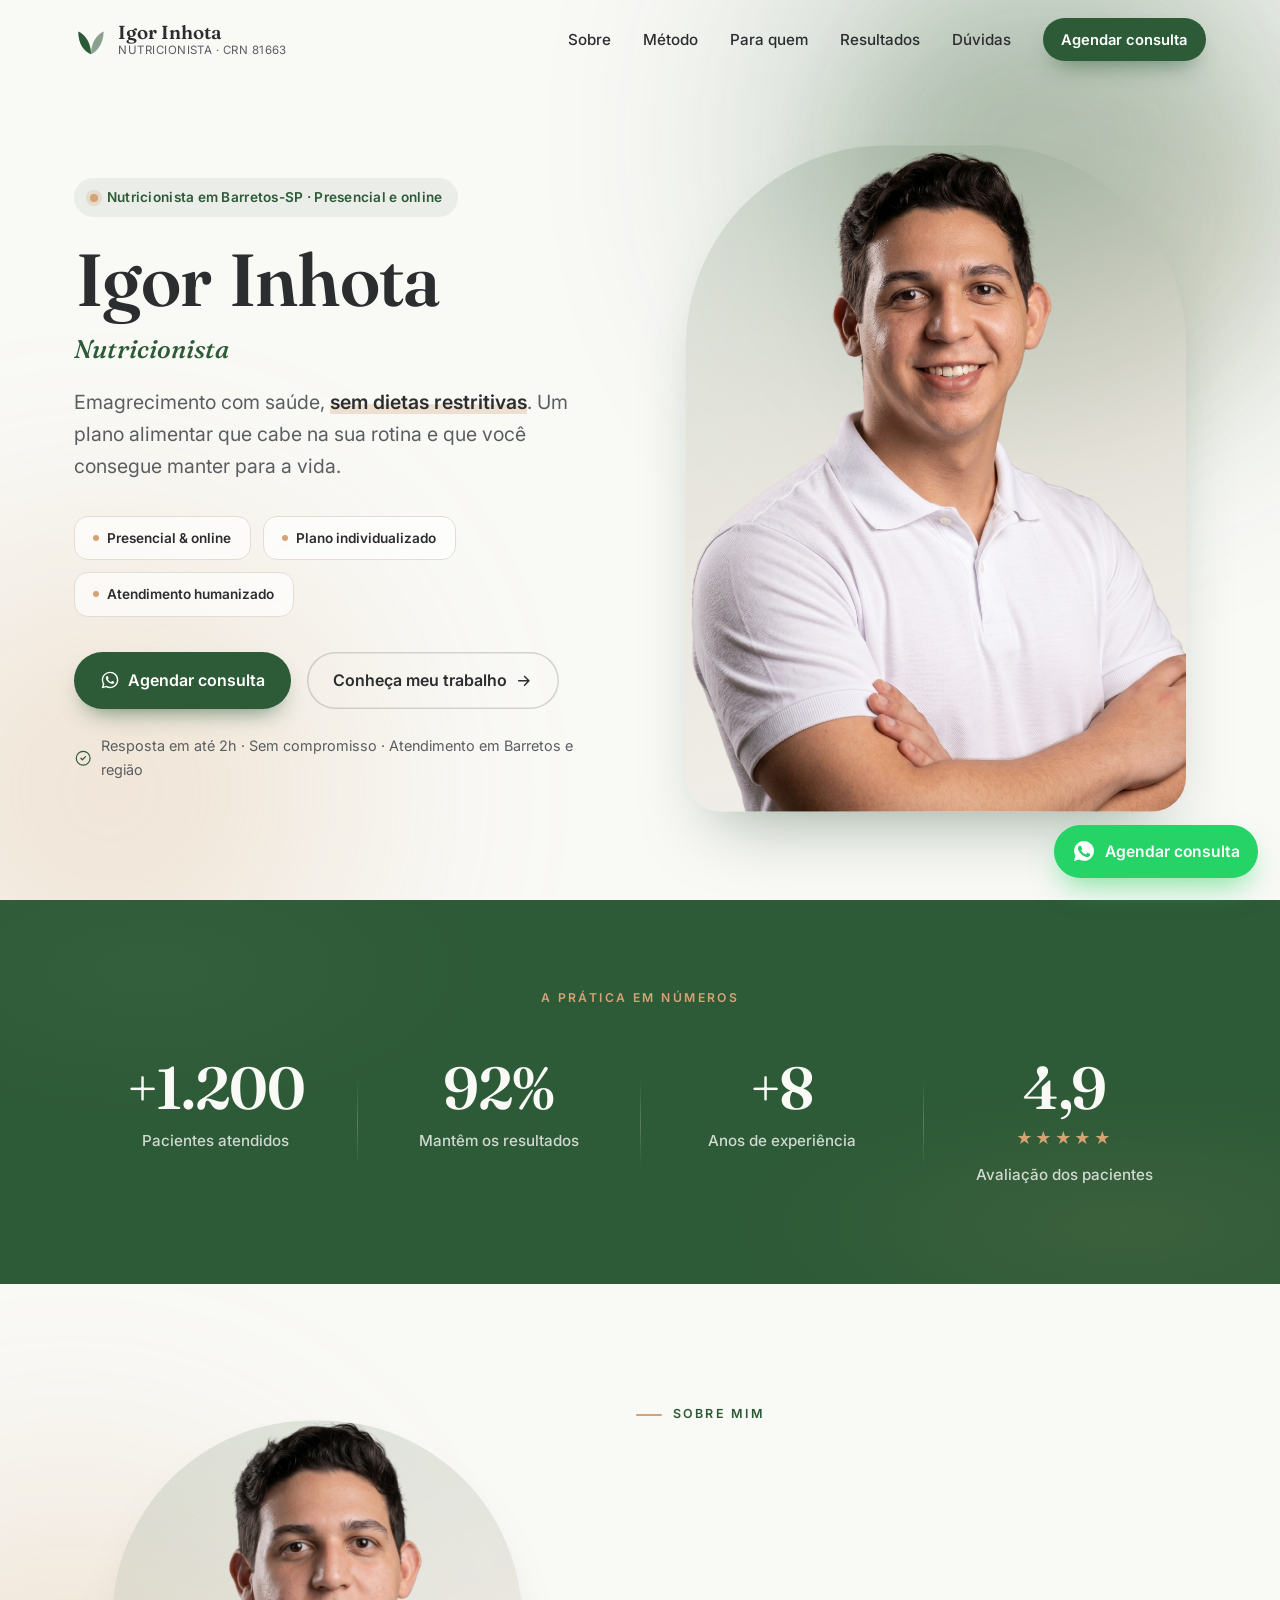
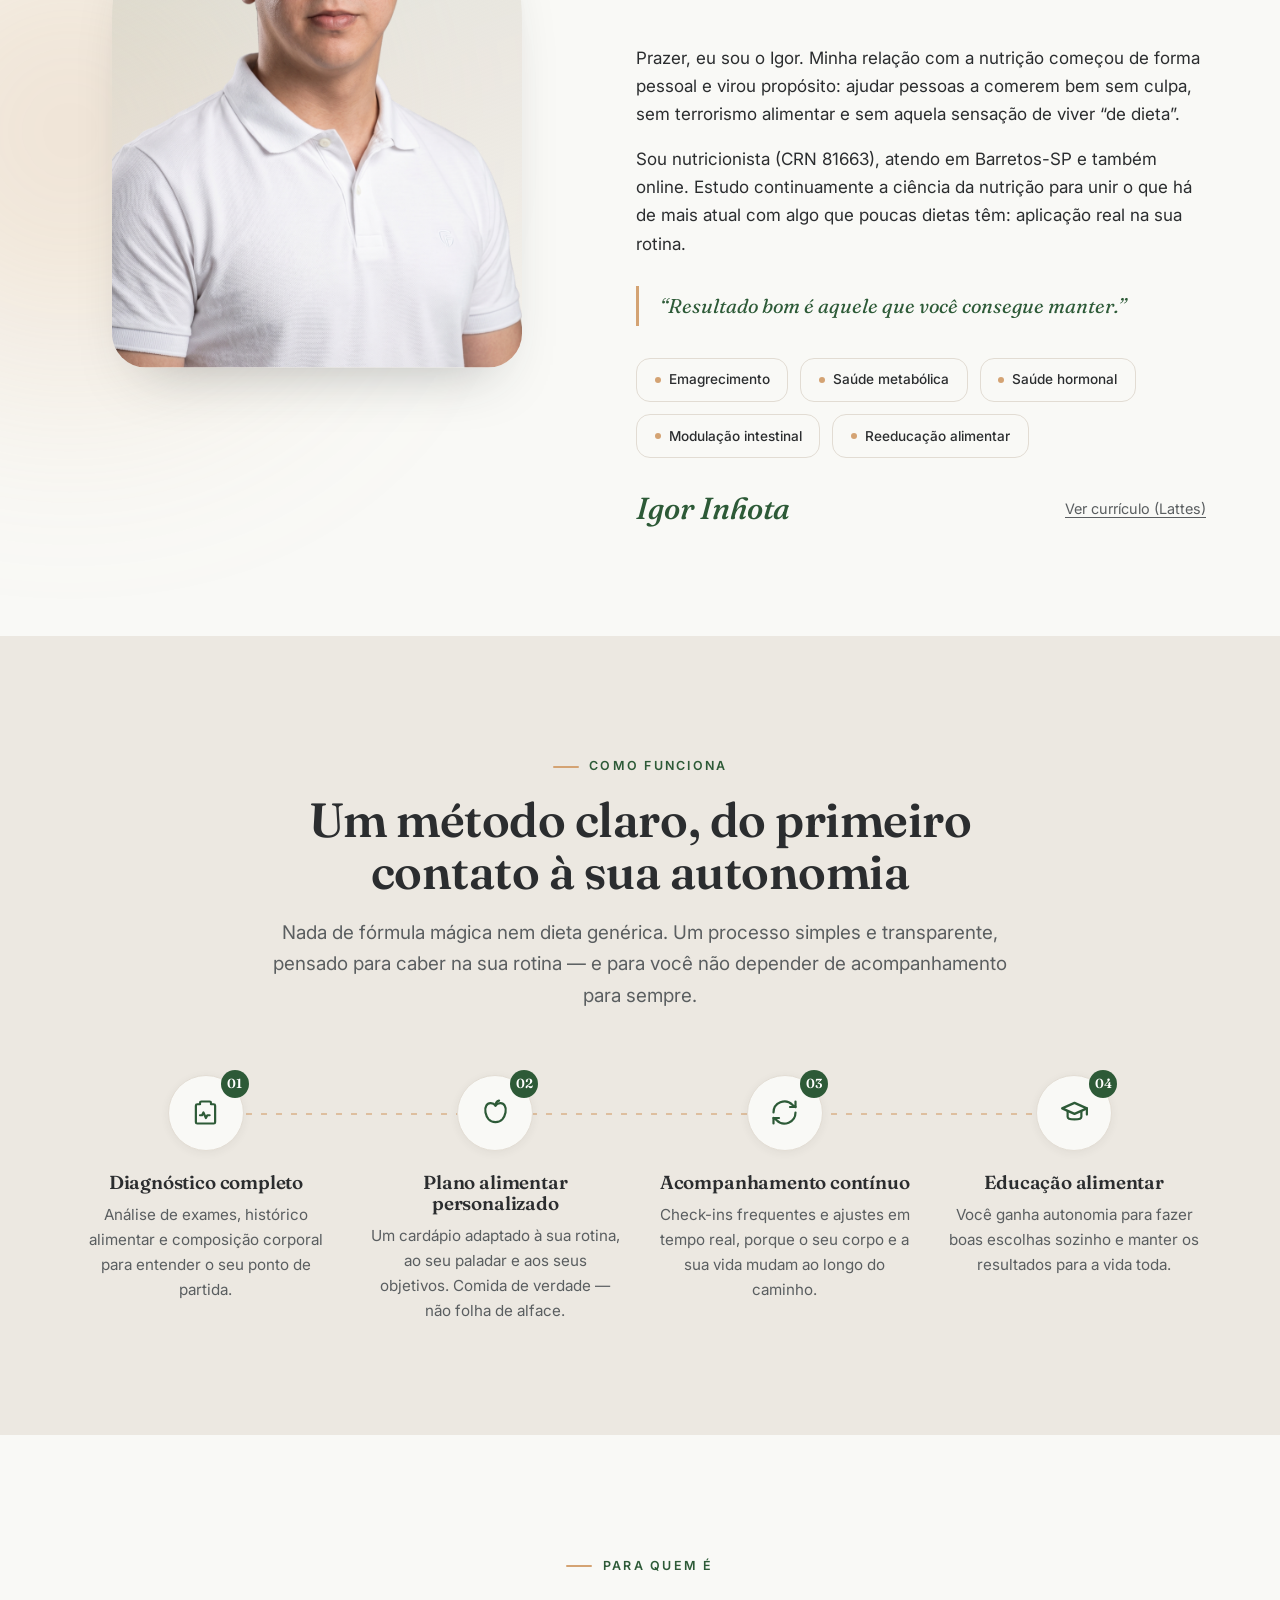
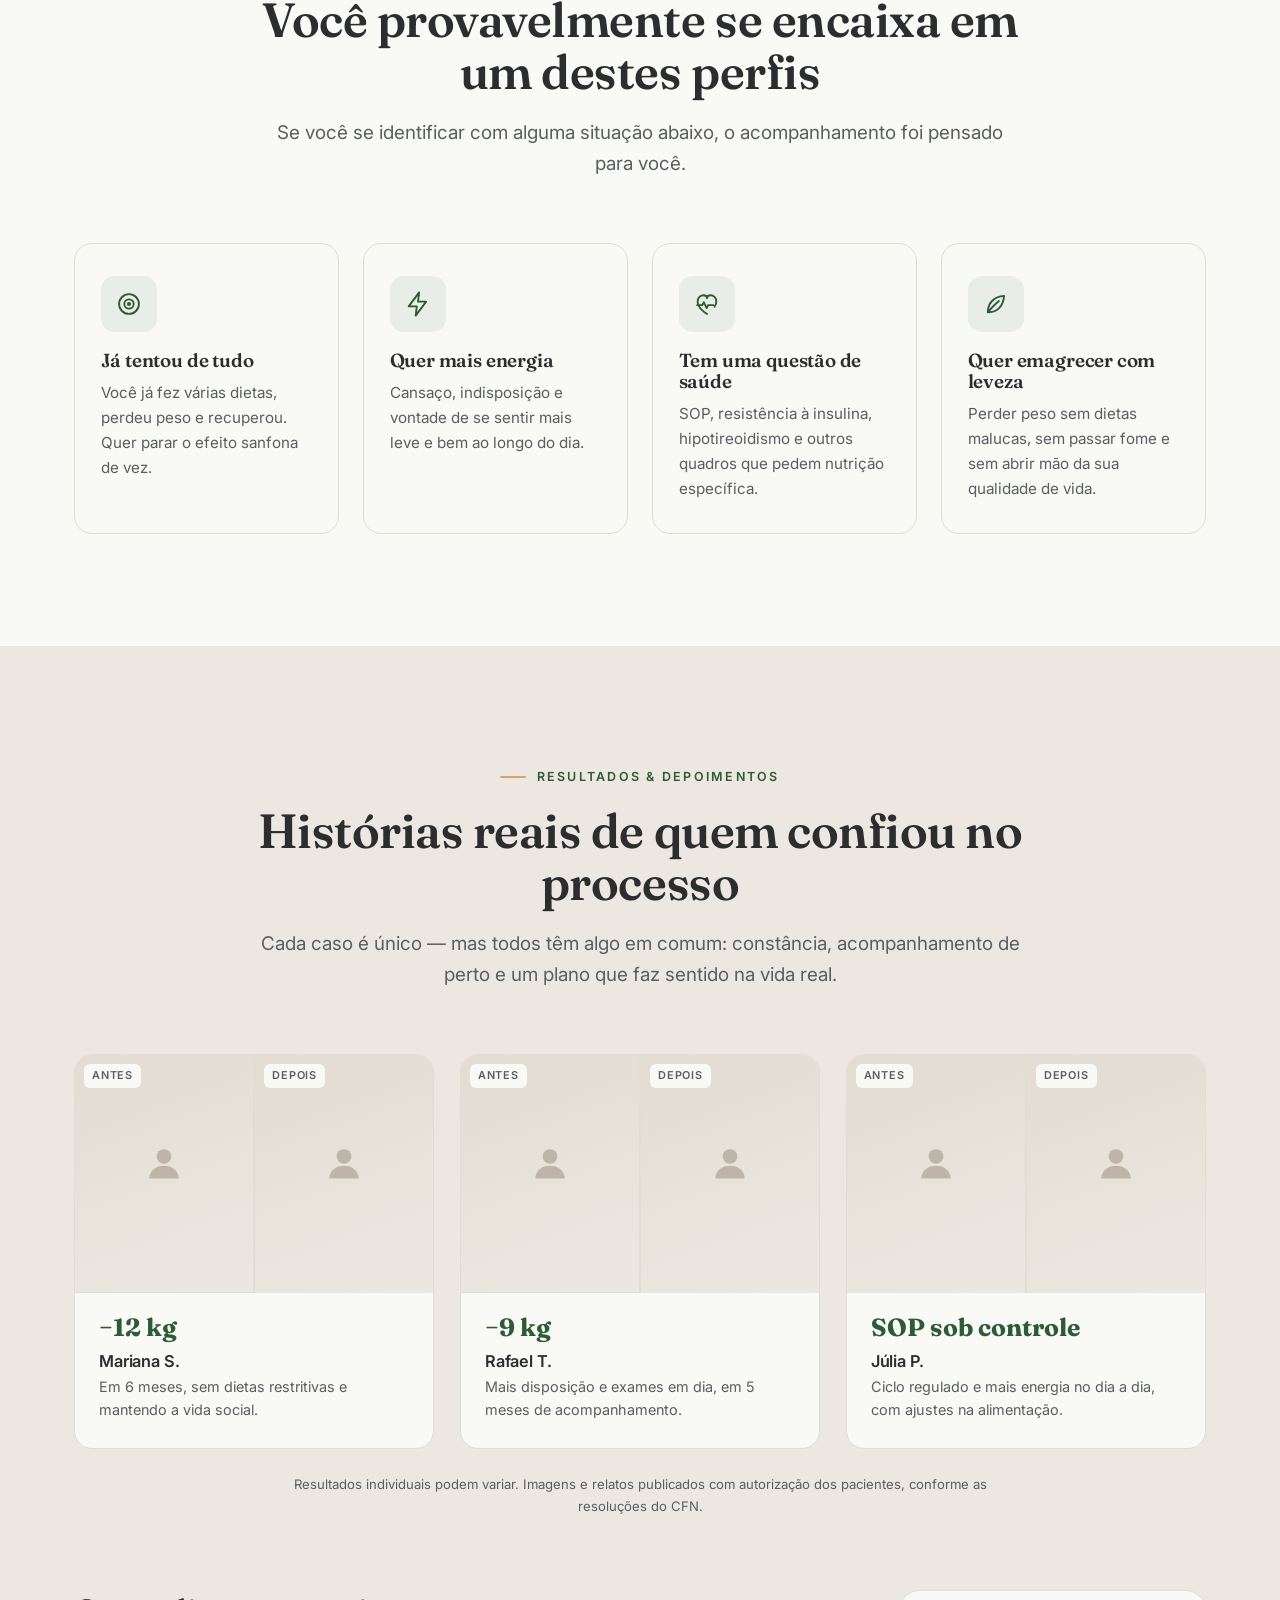
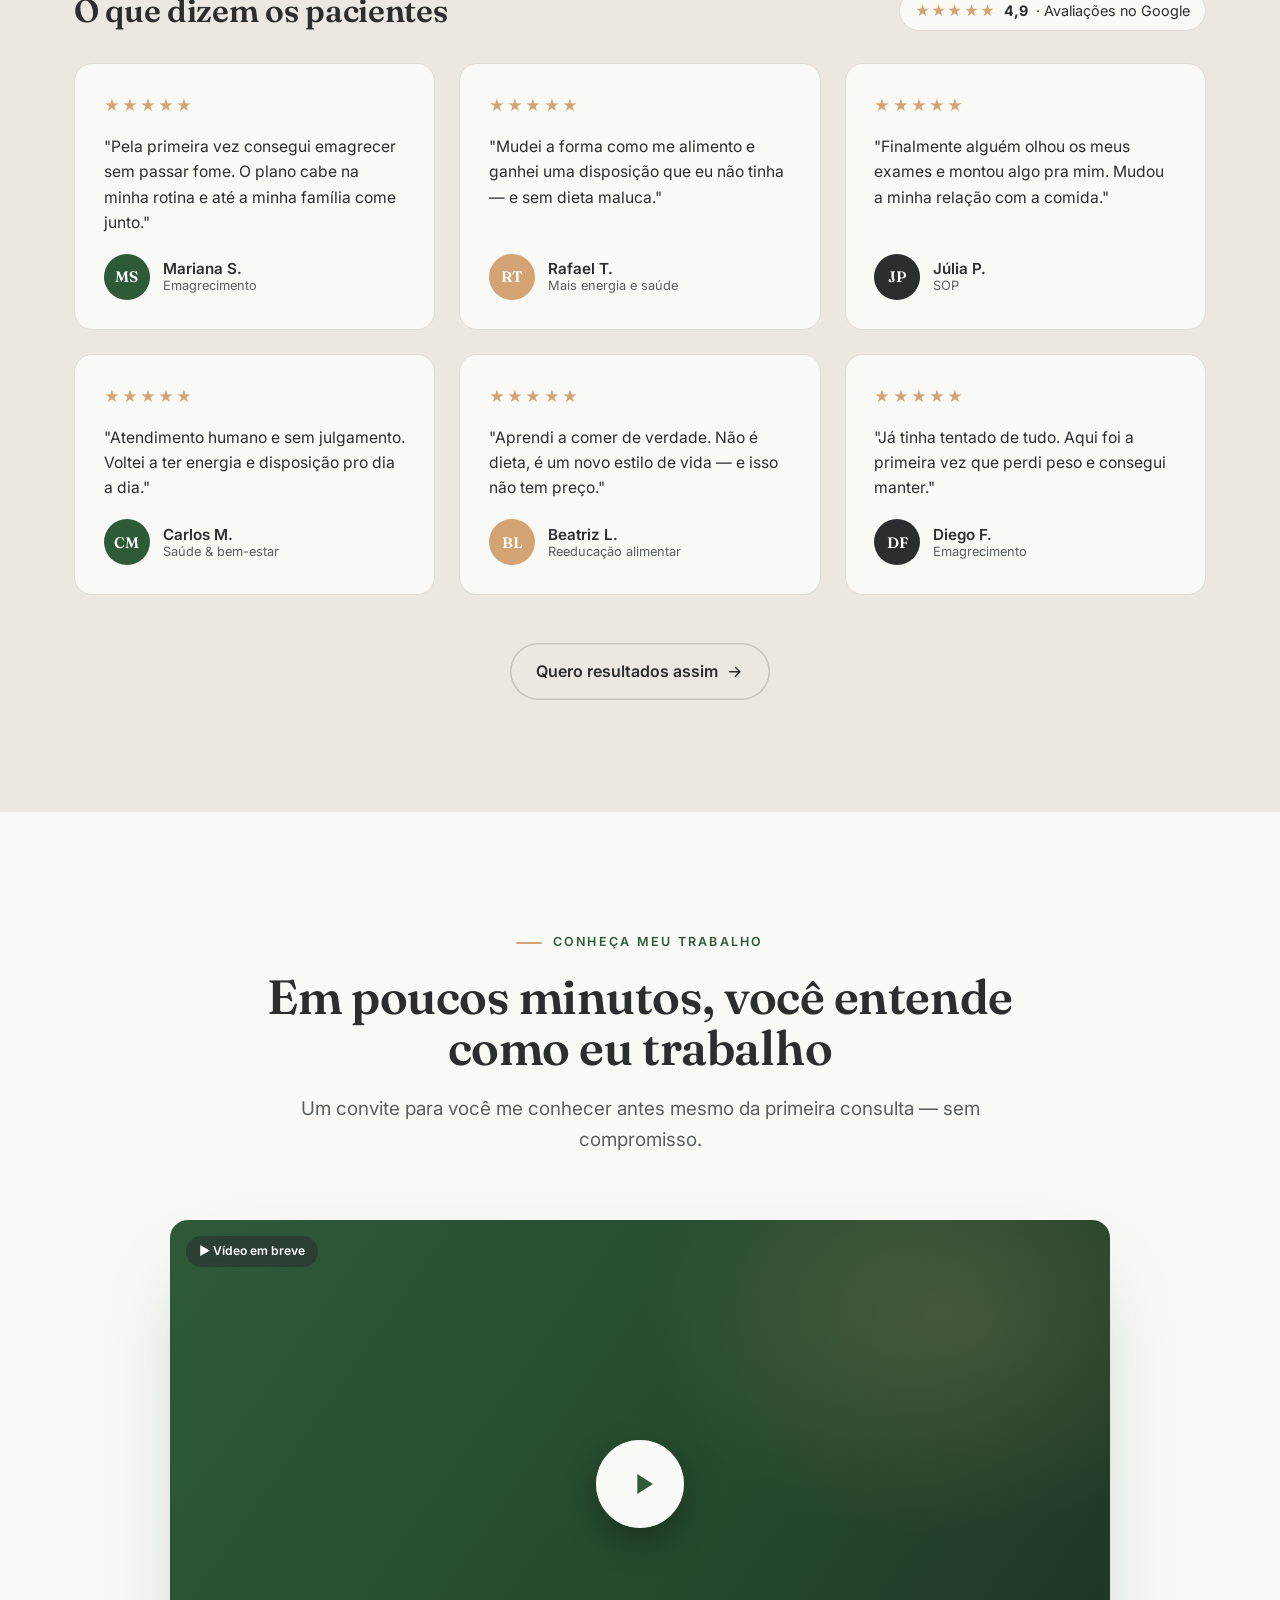
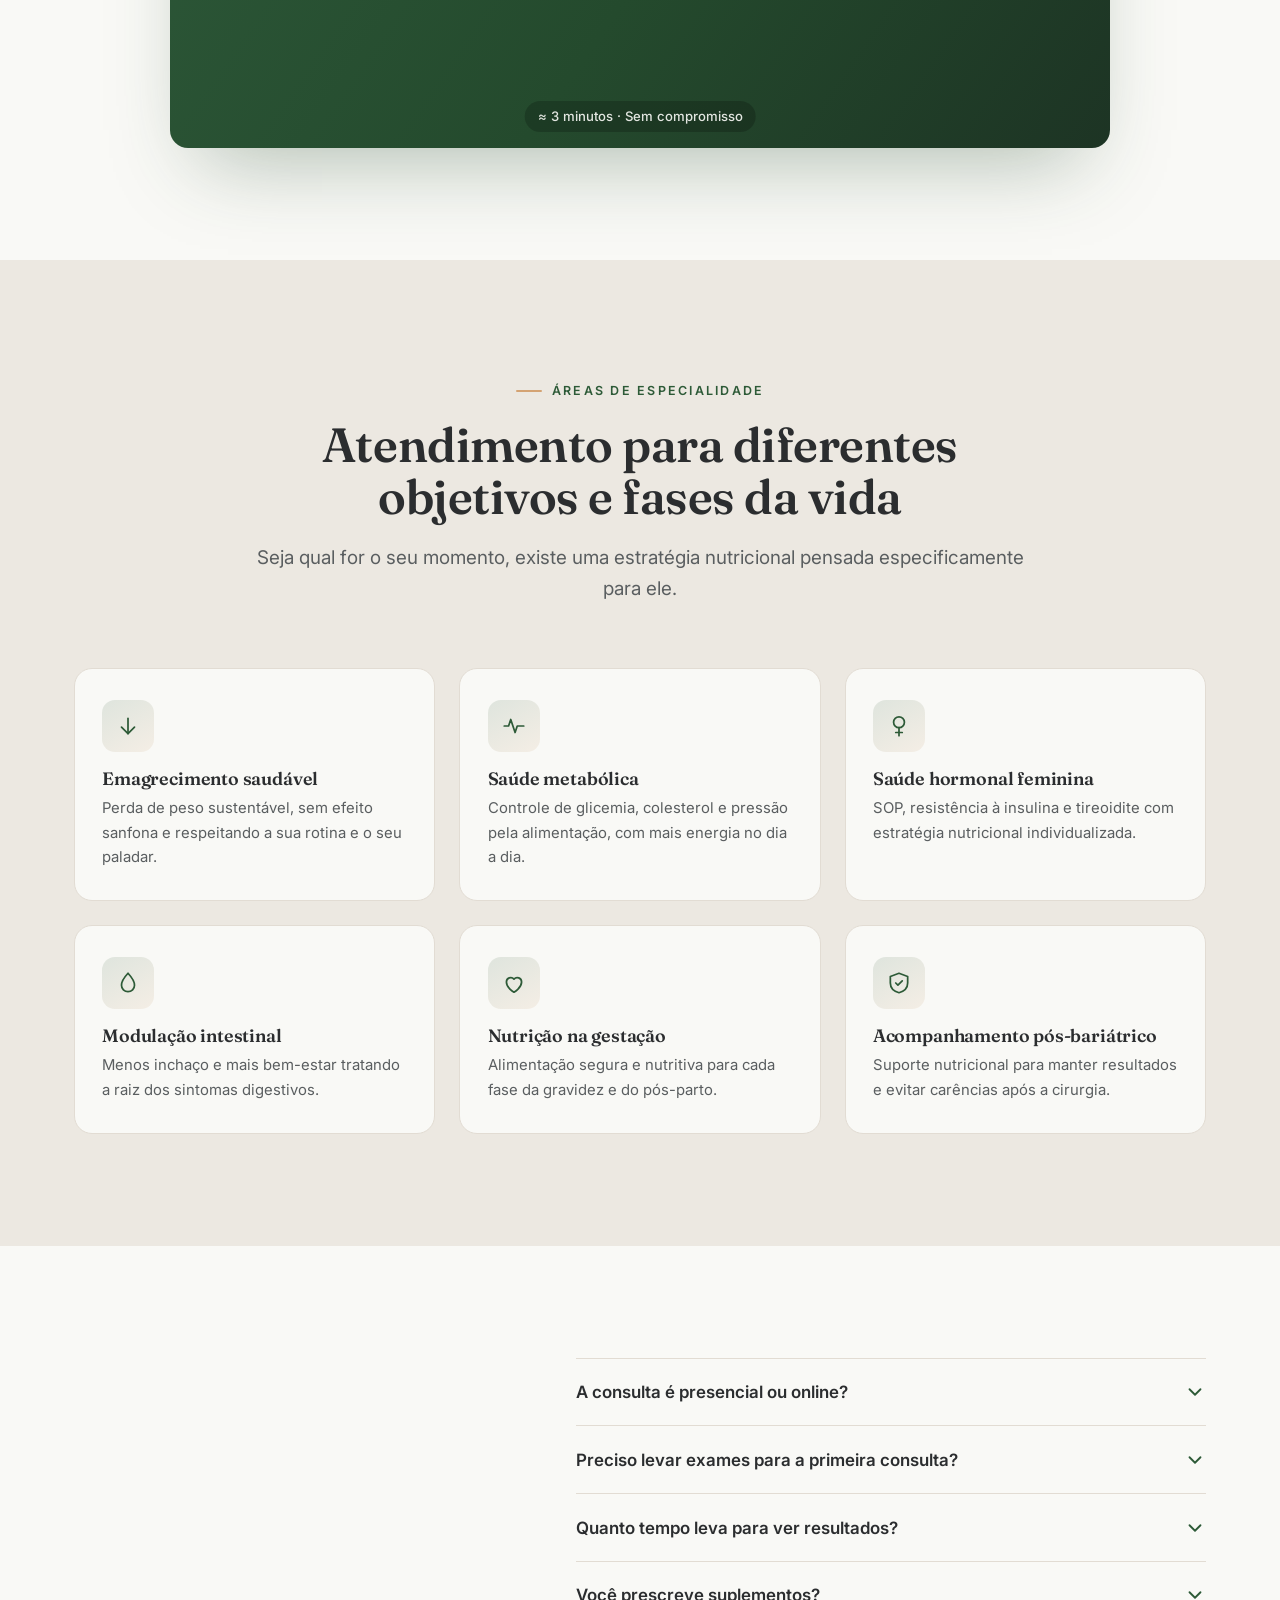
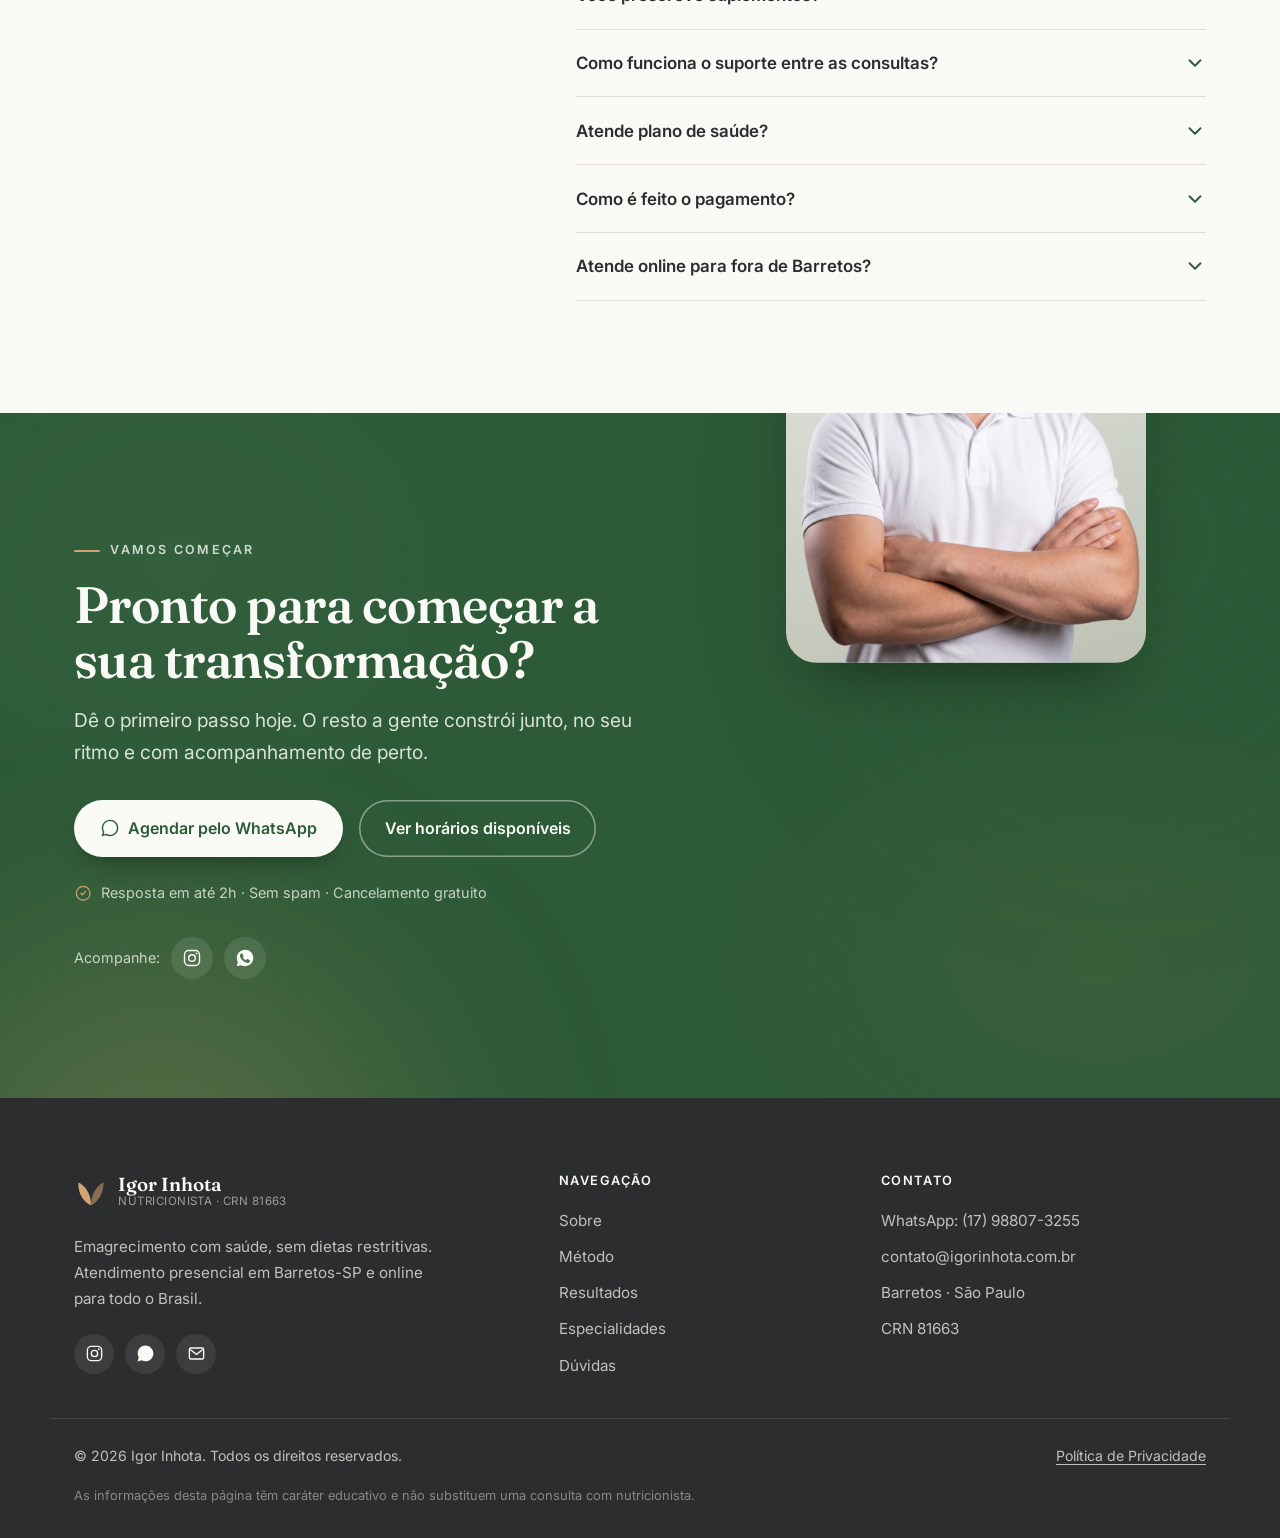
==== index.html @ f2432cdc "Add files via upload" ====
<!DOCTYPE html>
<html lang="pt-BR">
<head>
  <meta charset="UTF-8" />
  <meta name="viewport" content="width=device-width, initial-scale=1.0" />

  <!-- ===== SEO ===== -->
  <title>Igor Inhota — Nutricionista em Barretos-SP | Emagrecimento com Saúde</title>
  <meta name="description" content="Igor Inhota, nutricionista em Barretos-SP. Emagrecimento com saúde, sem dietas restritivas. Atendimento presencial e online. CRN 81663." />
  <meta name="author" content="Igor Inhota" />
  <meta name="robots" content="index, follow" />
  <link rel="canonical" href="https://www.igorinhota.com.br/" />
  <meta name="theme-color" content="#2D5A37" />

  <!-- ===== Open Graph (WhatsApp / Instagram / Facebook) ===== -->
  <meta property="og:type" content="website" />
  <meta property="og:locale" content="pt_BR" />
  <meta property="og:site_name" content="Igor Inhota — Nutricionista" />
  <meta property="og:title" content="Igor Inhota — Nutricionista em Barretos-SP" />
  <meta property="og:description" content="Emagrecimento com saúde, sem dietas restritivas. Um plano alimentar que cabe na sua rotina. CRN 81663." />
  <meta property="og:url" content="https://www.igorinhota.com.br/" />
  <meta property="og:image" content="https://www.igorinhota.com.br/assets/img/og-image.jpg" />
  <meta name="twitter:card" content="summary_large_image" />

  <!-- ===== Fontes ===== -->
  <link rel="preconnect" href="https://fonts.googleapis.com" />
  <link rel="preconnect" href="https://fonts.gstatic.com" crossorigin />
  <link href="https://fonts.googleapis.com/css2?family=Fraunces:opsz,wght@9..144,400;9..144,500;9..144,600;9..144,700&family=Inter:wght@400;500;600;700&display=swap" rel="stylesheet" />

  <!-- ===== Estilos ===== -->
  <link rel="stylesheet" href="assets/css/styles.css" />
  <link rel="icon" href="data:image/svg+xml,<svg xmlns='http://www.w3.org/2000/svg' viewBox='0 0 100 100'><text y='.9em' font-size='90'>🌿</text></svg>" />

  <!-- ===== Schema.org — Profissional de Saúde (SEO local) ===== -->
  <script type="application/ld+json">
  {
    "@context": "https://schema.org",
    "@type": "MedicalBusiness",
    "name": "Igor Inhota — Nutricionista",
    "image": "https://www.igorinhota.com.br/assets/img/igor-hero.png",
    "url": "https://www.igorinhota.com.br/",
    "telephone": "+55-17-98807-3255",
    "priceRange": "$$",
    "medicalSpecialty": "Nutrition",
    "address": {
      "@type": "PostalAddress",
      "addressLocality": "Barretos",
      "addressRegion": "SP",
      "addressCountry": "BR"
    },
    "founder": {
      "@type": "Person",
      "name": "Igor Inhota",
      "jobTitle": "Nutricionista",
      "identifier": "CRN 81663"
    }
  }
  </script>
</head>

<body>

  <!-- ============================================================= -->
  <!-- NAVEGAÇÃO FIXA                                                 -->
  <!-- ============================================================= -->
  <header class="nav" id="topo" data-nav>
    <div class="nav__inner container">
      <a href="#topo" class="brand" aria-label="Igor Inhota — início">
        <span class="brand__mark" aria-hidden="true">
          <svg viewBox="0 0 24 24" fill="none" xmlns="http://www.w3.org/2000/svg">
            <path d="M12 22C12 14 8 8 3 6c0 9 4 14 9 16Z" fill="currentColor"/>
            <path d="M12 22c0-8 4-14 9-16-0.5 9-4.5 14-9 16Z" fill="currentColor" opacity=".55"/>
          </svg>
        </span>
        <span class="brand__text">
          <span class="brand__name">Igor Inhota</span>
          <span class="brand__role">Nutricionista · CRN 81663</span>
        </span>
      </a>

      <nav class="nav__menu" id="menu" aria-label="Navegação principal">
        <a href="#sobre">Sobre</a>
        <a href="#metodo">Método</a>
        <a href="#para-quem">Para quem</a>
        <a href="#resultados">Resultados</a>
        <a href="#faq">Dúvidas</a>
        <a href="https://wa.me/5517988073255?text=Ol%C3%A1!%20Vim%20pela%20p%C3%A1gina%20e%20quero%20agendar%20uma%20consulta." class="btn btn--primary btn--sm" target="_blank" rel="noopener">Agendar consulta</a>
      </nav>

      <button class="nav__toggle" id="navToggle" aria-label="Abrir menu" aria-expanded="false" aria-controls="menu">
        <span></span><span></span><span></span>
      </button>
    </div>
  </header>

  <main>

    <!-- ========================================================= -->
    <!-- SEÇÃO 1 — HERO                                             -->
    <!-- ========================================================= -->
    <section class="hero" id="inicio">
      <span class="glow glow--green hero__glow-1" data-parallax="0.12" aria-hidden="true"></span>
      <span class="glow glow--gold hero__glow-2" data-parallax="-0.08" aria-hidden="true"></span>
      <span class="blob hero__blob-morph" data-parallax="0.06" aria-hidden="true"></span>
      <div class="hero__inner container">

        <div class="hero__content reveal">
          <p class="hero__eyebrow">
            <span class="hero__dot" aria-hidden="true"></span>
            Nutricionista em Barretos-SP · Presencial e online
          </p>

          <h1 class="hero__title">
            <span data-reveal-text>Igor Inhota</span>
            <span class="hero__title-sub">Nutricionista</span>
          </h1>

          <!-- TODO: substituir pela proposta de valor real do Igor -->
          <p class="hero__lead">
            Emagrecimento com saúde, <em>sem dietas restritivas</em>. Um plano
            alimentar que cabe na sua rotina e que você consegue manter para a vida.
          </p>

          <ul class="hero__pills" aria-label="Destaques">
            <li>Presencial &amp; online</li>
            <li>Plano individualizado</li>
            <li>Atendimento humanizado</li>
          </ul>

          <div class="hero__actions">
            <a href="https://wa.me/5517988073255?text=Ol%C3%A1!%20Vim%20pela%20p%C3%A1gina%20e%20quero%20agendar%20uma%20consulta." class="btn btn--primary" target="_blank" rel="noopener">
              <svg class="btn__icon" viewBox="0 0 24 24" aria-hidden="true" fill="currentColor"><path d="M12.04 2C6.58 2 2.13 6.45 2.13 11.91c0 1.75.46 3.45 1.32 4.95L2 22l5.25-1.38a9.9 9.9 0 0 0 4.79 1.22h.01c5.46 0 9.91-4.45 9.91-9.91 0-2.65-1.03-5.14-2.9-7.01A9.82 9.82 0 0 0 12.04 2Zm0 18.15h-.01a8.2 8.2 0 0 1-4.18-1.14l-.3-.18-3.11.82.83-3.03-.2-.31a8.18 8.18 0 0 1-1.26-4.4c0-4.54 3.7-8.23 8.24-8.23 2.2 0 4.27.86 5.82 2.42a8.18 8.18 0 0 1 2.41 5.82c0 4.54-3.69 8.23-8.23 8.23Zm4.52-6.16c-.25-.12-1.47-.72-1.69-.81-.23-.08-.39-.12-.56.13-.16.25-.64.81-.79.97-.14.17-.29.19-.54.06-.25-.12-1.05-.39-1.99-1.23-.74-.66-1.23-1.47-1.38-1.72-.14-.25-.01-.38.11-.51.11-.11.25-.29.37-.43.13-.14.17-.25.25-.41.08-.17.04-.31-.02-.43-.06-.12-.56-1.35-.77-1.85-.2-.48-.41-.42-.56-.43h-.48c-.17 0-.43.06-.66.31-.23.25-.86.85-.86 2.07 0 1.22.89 2.4 1.01 2.56.12.17 1.75 2.67 4.25 3.74.59.26 1.05.41 1.41.52.59.19 1.13.16 1.56.1.48-.07 1.47-.6 1.68-1.18.21-.58.21-1.07.14-1.18-.06-.1-.22-.16-.47-.28Z"/></svg>
              Agendar consulta
            </a>
            <a href="#sobre" class="btn btn--ghost">
              Conheça meu trabalho
              <svg class="btn__arrow" viewBox="0 0 24 24" aria-hidden="true"><path d="M5 12h14M13 6l6 6-6 6" stroke="currentColor" stroke-width="2" fill="none" stroke-linecap="round" stroke-linejoin="round"/></svg>
            </a>
          </div>

          <p class="hero__micro">
            <svg viewBox="0 0 24 24" aria-hidden="true"><path d="M9 12l2 2 4-4m6 2a9 9 0 1 1-18 0 9 9 0 0 1 18 0Z" stroke="currentColor" stroke-width="1.6" fill="none" stroke-linecap="round" stroke-linejoin="round"/></svg>
            Resposta em até 2h · Sem compromisso · Atendimento em Barretos e região
          </p>
        </div>

        <div class="hero__media reveal" data-reveal-delay="1">
          <div class="hero__photo" data-parallax="-0.05">
            <!-- Foto 3 (sorrindo) -->
            <img src="assets/img/igor-hero.png" alt="Igor Inhota, nutricionista, sorrindo de braços cruzados" width="560" height="700" loading="eager" />
          </div>
        </div>

      </div>
    </section>

    <!-- ========================================================= -->
    <!-- SEÇÃO 2 — NÚMEROS / PROVA SOCIAL                           -->
    <!-- ========================================================= -->
    <section class="stats" id="numeros" aria-label="A prática em números">
      <div class="container">
        <p class="stats__kicker reveal">A prática em números</p>

        <!-- TODO: substituir pelos números reais do Igor -->
        <div class="stats__grid">
          <div class="stat reveal">
            <span class="stat__num" data-count="1200" data-prefix="+">+1.200</span>
            <span class="stat__label">Pacientes atendidos</span>
          </div>
          <div class="stat reveal" data-reveal-delay="1">
            <span class="stat__num" data-count="92" data-suffix="%">92%</span>
            <span class="stat__label">Mantêm os resultados</span>
          </div>
          <div class="stat reveal" data-reveal-delay="2">
            <span class="stat__num" data-count="8" data-prefix="+">+8</span>
            <span class="stat__label">Anos de experiência</span>
          </div>
          <div class="stat reveal" data-reveal-delay="3">
            <span class="stat__num" data-count="4.9" data-decimals="1">4,9</span>
            <span class="stat__stars" aria-hidden="true">★★★★★</span>
            <span class="stat__label">Avaliação dos pacientes</span>
          </div>
        </div>
      </div>
    </section>

    <!-- ========================================================= -->
    <!-- SEÇÃO 3 — SOBRE O PROFISSIONAL                             -->
    <!-- ========================================================= -->
    <section class="about" id="sobre">
      <span class="glow glow--gold about__glow" data-parallax="0.1" aria-hidden="true"></span>
      <div class="about__inner container">

        <div class="about__media reveal">
          <div class="about__photo" data-parallax="-0.05">
            <!-- Foto 2 (headshot) -->
            <img src="assets/img/igor-sobre.png" alt="Igor Inhota, nutricionista, em retrato profissional" width="400" height="500" loading="lazy" />
          </div>
        </div>

        <div class="about__content">
          <p class="kicker reveal">Sobre mim</p>

          <!-- TODO: revisar com a história real do Igor (manter 1ª pessoa) -->
          <h2 class="section-title" data-reveal-text>Mais do que dietas, eu construo hábitos que duram.</h2>

          <div class="about__text reveal" data-reveal-delay="2">
            <p>Prazer, eu sou o Igor. Minha relação com a nutrição começou de forma pessoal e virou propósito: ajudar pessoas a comerem bem sem culpa, sem terrorismo alimentar e sem aquela sensação de viver “de dieta”.</p>
            <p>Sou nutricionista (CRN 81663), atendo em Barretos-SP e também online. Estudo continuamente a ciência da nutrição para unir o que há de mais atual com algo que poucas dietas têm: aplicação real na sua rotina.</p>
          </div>

          <blockquote class="about__quote reveal" data-reveal-delay="2">“Resultado bom é aquele que você consegue manter.”</blockquote>

          <ul class="about__badges reveal" data-reveal-delay="3" aria-label="Áreas de atuação">
            <li>Emagrecimento</li>
            <li>Saúde metabólica</li>
            <li>Saúde hormonal</li>
            <li>Modulação intestinal</li>
            <li>Reeducação alimentar</li>
          </ul>

          <div class="about__foot reveal" data-reveal-delay="3">
            <span class="about__sign" aria-hidden="true">Igor Inhota</span>
            <!-- TODO: inserir link real do Lattes (ou remover) -->
            <a class="about__lattes" href="#" target="_blank" rel="noopener">Ver currículo (Lattes)</a>
          </div>
        </div>

      </div>
    </section>

    <!-- ========================================================= -->
    <!-- SEÇÃO 4 — MÉTODO DE TRABALHO                               -->
    <!-- ========================================================= -->
    <section class="method" id="metodo">
      <div class="container">
        <header class="section-head reveal">
          <p class="kicker">Como funciona</p>
          <h2 class="section-title">Um método claro, do primeiro contato à sua autonomia</h2>
          <p class="section-lead">Nada de fórmula mágica nem dieta genérica. Um processo simples e transparente, pensado para caber na sua rotina — e para você não depender de acompanhamento para sempre.</p>
        </header>

        <ol class="timeline">
          <li class="timeline__step reveal">
            <div class="timeline__node">
              <svg class="timeline__icon" viewBox="0 0 24 24" fill="none" stroke="currentColor" stroke-width="1.6" stroke-linecap="round" stroke-linejoin="round" aria-hidden="true">
                <path d="M9 4h6a1 1 0 0 1 1 1v1h2a1 1 0 0 1 1 1v12a1 1 0 0 1-1 1H6a1 1 0 0 1-1-1V7a1 1 0 0 1 1-1h2V5a1 1 0 0 1 1-1Z"/>
                <path d="M8 14h1.5l1-2 1.8 4 1-2H15"/>
              </svg>
              <span class="timeline__num">01</span>
            </div>
            <h3 class="timeline__title">Diagnóstico completo</h3>
            <p class="timeline__desc">Análise de exames, histórico alimentar e composição corporal para entender o seu ponto de partida.</p>
          </li>

          <li class="timeline__step reveal" data-reveal-delay="1">
            <div class="timeline__node">
              <svg class="timeline__icon" viewBox="0 0 24 24" fill="none" stroke="currentColor" stroke-width="1.6" stroke-linecap="round" stroke-linejoin="round" aria-hidden="true">
                <path d="M12 7c-1.6-2.1-5.2-2.6-6.7 0-1.7 2.8-.4 7.2 1.6 9.8C8 18.1 9.6 19 12 19s4-.9 5.1-2.2c2-2.6 3.3-7 1.6-9.8C17.2 4.4 13.6 4.9 12 7Z"/>
                <path d="M12 7c0-1.6.9-3.1 2.6-3.6"/>
              </svg>
              <span class="timeline__num">02</span>
            </div>
            <h3 class="timeline__title">Plano alimentar personalizado</h3>
            <p class="timeline__desc">Um cardápio adaptado à sua rotina, ao seu paladar e aos seus objetivos. Comida de verdade — não folha de alface.</p>
          </li>

          <li class="timeline__step reveal" data-reveal-delay="2">
            <div class="timeline__node">
              <svg class="timeline__icon" viewBox="0 0 24 24" fill="none" stroke="currentColor" stroke-width="1.6" stroke-linecap="round" stroke-linejoin="round" aria-hidden="true">
                <path d="M4 12a8 8 0 0 1 13.7-5.6L20 8"/><path d="M20 4v4h-4"/>
                <path d="M20 12a8 8 0 0 1-13.7 5.6L4 16"/><path d="M4 20v-4h4"/>
              </svg>
              <span class="timeline__num">03</span>
            </div>
            <h3 class="timeline__title">Acompanhamento contínuo</h3>
            <p class="timeline__desc">Check-ins frequentes e ajustes em tempo real, porque o seu corpo e a sua vida mudam ao longo do caminho.</p>
          </li>

          <li class="timeline__step reveal" data-reveal-delay="3">
            <div class="timeline__node">
              <svg class="timeline__icon" viewBox="0 0 24 24" fill="none" stroke="currentColor" stroke-width="1.6" stroke-linecap="round" stroke-linejoin="round" aria-hidden="true">
                <path d="M3 9l9-4 9 4-9 4-9-4Z"/><path d="M7 11v4c0 1.2 2.2 2 5 2s5-.8 5-2v-4"/><path d="M21 9v4.5"/>
              </svg>
              <span class="timeline__num">04</span>
            </div>
            <h3 class="timeline__title">Educação alimentar</h3>
            <p class="timeline__desc">Você ganha autonomia para fazer boas escolhas sozinho e manter os resultados para a vida toda.</p>
          </li>
        </ol>
      </div>
    </section>

    <!-- ========================================================= -->
    <!-- SEÇÃO 5 — PARA QUEM É                                      -->
    <!-- ========================================================= -->
    <section class="audience" id="para-quem">
      <div class="container">
        <header class="section-head reveal">
          <p class="kicker">Para quem é</p>
          <h2 class="section-title">Você provavelmente se encaixa em um destes perfis</h2>
          <p class="section-lead">Se você se identificar com alguma situação abaixo, o acompanhamento foi pensado para você.</p>
        </header>

        <div class="audience__grid">
          <article class="aud-card reveal">
            <span class="aud-card__icon">
              <svg viewBox="0 0 24 24" fill="none" stroke="currentColor" stroke-width="1.6" stroke-linecap="round" stroke-linejoin="round" aria-hidden="true">
                <circle cx="12" cy="12" r="8.5"/><circle cx="12" cy="12" r="4"/><circle cx="12" cy="12" r="1" fill="currentColor"/>
              </svg>
            </span>
            <h3 class="aud-card__title">Já tentou de tudo</h3>
            <p class="aud-card__desc">Você já fez várias dietas, perdeu peso e recuperou. Quer parar o efeito sanfona de vez.</p>
          </article>

          <article class="aud-card reveal" data-reveal-delay="1">
            <span class="aud-card__icon">
              <svg viewBox="0 0 24 24" fill="none" stroke="currentColor" stroke-width="1.6" stroke-linecap="round" stroke-linejoin="round" aria-hidden="true">
                <path d="M13 2 4 14h7l-1 8 9-12h-7l1-8Z"/>
              </svg>
            </span>
            <h3 class="aud-card__title">Quer mais energia</h3>
            <p class="aud-card__desc">Cansaço, indisposição e vontade de se sentir mais leve e bem ao longo do dia.</p>
          </article>

          <article class="aud-card reveal" data-reveal-delay="2">
            <span class="aud-card__icon">
              <svg viewBox="0 0 24 24" fill="none" stroke="currentColor" stroke-width="1.6" stroke-linecap="round" stroke-linejoin="round" aria-hidden="true">
                <path d="M12 20.5S4 16 4 9.8C4 6.6 6.4 4.5 9 4.5c1.8 0 3 1 3 2.5 0-1.5 1.2-2.5 3-2.5 2.6 0 5 2.1 5 5.3 0 1.7-.6 3.2-1.5 4.5"/>
                <path d="M3.5 13H8l1.3-2.5 2.4 5 1.3-2.5H17.5"/>
              </svg>
            </span>
            <h3 class="aud-card__title">Tem uma questão de saúde</h3>
            <p class="aud-card__desc">SOP, resistência à insulina, hipotireoidismo e outros quadros que pedem nutrição específica.</p>
          </article>

          <article class="aud-card reveal" data-reveal-delay="3">
            <span class="aud-card__icon">
              <svg viewBox="0 0 24 24" fill="none" stroke="currentColor" stroke-width="1.6" stroke-linecap="round" stroke-linejoin="round" aria-hidden="true">
                <path d="M5 19c0-8 5.5-13.5 14-14-1 9.5-6.5 14.5-14 14Z"/><path d="M5 19c4-4.5 7-7.5 9.5-9.5"/>
              </svg>
            </span>
            <h3 class="aud-card__title">Quer emagrecer com leveza</h3>
            <p class="aud-card__desc">Perder peso sem dietas malucas, sem passar fome e sem abrir mão da sua qualidade de vida.</p>
          </article>
        </div>
      </div>
    </section>

    <!-- ========================================================= -->
    <!-- SEÇÃO 6 — RESULTADOS & DEPOIMENTOS (combinada)             -->
    <!-- ========================================================= -->
    <section class="results" id="resultados">
      <div class="container">
        <header class="section-head reveal">
          <p class="kicker">Resultados &amp; Depoimentos</p>
          <h2 class="section-title">Histórias reais de quem confiou no processo</h2>
          <p class="section-lead">Cada caso é único — mas todos têm algo em comum: constância, acompanhamento de perto e um plano que faz sentido na vida real.</p>
        </header>

        <!-- TODO: trocar pelos antes/depois reais (com autorização ESCRITA de cada paciente) -->
        <div class="results__grid">
          <article class="result-card reveal">
            <div class="result-card__media">
              <span class="result-card__ph" data-label="Antes"></span>
              <span class="result-card__ph" data-label="Depois"></span>
            </div>
            <div class="result-card__body">
              <span class="result-card__metric">−12 kg</span>
              <h3>Mariana S.</h3>
              <p>Em 6 meses, sem dietas restritivas e mantendo a vida social.</p>
            </div>
          </article>

          <article class="result-card reveal" data-reveal-delay="1">
            <div class="result-card__media">
              <span class="result-card__ph" data-label="Antes"></span>
              <span class="result-card__ph" data-label="Depois"></span>
            </div>
            <div class="result-card__body">
              <span class="result-card__metric">−9 kg</span>
              <h3>Rafael T.</h3>
              <p>Mais disposição e exames em dia, em 5 meses de acompanhamento.</p>
            </div>
          </article>

          <article class="result-card reveal" data-reveal-delay="2">
            <div class="result-card__media">
              <span class="result-card__ph" data-label="Antes"></span>
              <span class="result-card__ph" data-label="Depois"></span>
            </div>
            <div class="result-card__body">
              <span class="result-card__metric">SOP sob controle</span>
              <h3>Júlia P.</h3>
              <p>Ciclo regulado e mais energia no dia a dia, com ajustes na alimentação.</p>
            </div>
          </article>
        </div>

        <p class="results__disclaimer">Resultados individuais podem variar. Imagens e relatos publicados com autorização dos pacientes, conforme as resoluções do CFN.</p>

        <div class="testi" id="depoimentos">
          <div class="testi__head reveal">
            <h3 class="testi__title">O que dizem os pacientes</h3>
            <!-- TODO: link real do Google Meu Negócio -->
            <a class="testi__google" href="#" target="_blank" rel="noopener">
              <span class="testi__google-stars" aria-hidden="true">★★★★★</span>
              <strong>4,9</strong> · Avaliações no Google
            </a>
          </div>

          <!-- TODO: substituir por depoimentos reais, aprovados pelos pacientes -->
          <div class="testi__grid">
            <figure class="testi-card reveal">
              <div class="testi-card__stars" aria-hidden="true">★★★★★</div>
              <blockquote class="testi-card__quote">"Pela primeira vez consegui emagrecer sem passar fome. O plano cabe na minha rotina e até a minha família come junto."</blockquote>
              <figcaption class="testi-card__person">
                <span class="testi-card__avatar">MS</span>
                <span class="testi-card__id"><span class="testi-card__name">Mariana S.</span><span class="testi-card__goal">Emagrecimento</span></span>
              </figcaption>
            </figure>

            <figure class="testi-card reveal" data-reveal-delay="1">
              <div class="testi-card__stars" aria-hidden="true">★★★★★</div>
              <blockquote class="testi-card__quote">"Mudei a forma como me alimento e ganhei uma disposição que eu não tinha — e sem dieta maluca."</blockquote>
              <figcaption class="testi-card__person">
                <span class="testi-card__avatar">RT</span>
                <span class="testi-card__id"><span class="testi-card__name">Rafael T.</span><span class="testi-card__goal">Mais energia e saúde</span></span>
              </figcaption>
            </figure>

            <figure class="testi-card reveal" data-reveal-delay="2">
              <div class="testi-card__stars" aria-hidden="true">★★★★★</div>
              <blockquote class="testi-card__quote">"Finalmente alguém olhou os meus exames e montou algo pra mim. Mudou a minha relação com a comida."</blockquote>
              <figcaption class="testi-card__person">
                <span class="testi-card__avatar">JP</span>
                <span class="testi-card__id"><span class="testi-card__name">Júlia P.</span><span class="testi-card__goal">SOP</span></span>
              </figcaption>
            </figure>

            <figure class="testi-card reveal">
              <div class="testi-card__stars" aria-hidden="true">★★★★★</div>
              <blockquote class="testi-card__quote">"Atendimento humano e sem julgamento. Voltei a ter energia e disposição pro dia a dia."</blockquote>
              <figcaption class="testi-card__person">
                <span class="testi-card__avatar">CM</span>
                <span class="testi-card__id"><span class="testi-card__name">Carlos M.</span><span class="testi-card__goal">Saúde &amp; bem-estar</span></span>
              </figcaption>
            </figure>

            <figure class="testi-card reveal" data-reveal-delay="1">
              <div class="testi-card__stars" aria-hidden="true">★★★★★</div>
              <blockquote class="testi-card__quote">"Aprendi a comer de verdade. Não é dieta, é um novo estilo de vida — e isso não tem preço."</blockquote>
              <figcaption class="testi-card__person">
                <span class="testi-card__avatar">BL</span>
                <span class="testi-card__id"><span class="testi-card__name">Beatriz L.</span><span class="testi-card__goal">Reeducação alimentar</span></span>
              </figcaption>
            </figure>

            <figure class="testi-card reveal" data-reveal-delay="2">
              <div class="testi-card__stars" aria-hidden="true">★★★★★</div>
              <blockquote class="testi-card__quote">"Já tinha tentado de tudo. Aqui foi a primeira vez que perdi peso e consegui manter."</blockquote>
              <figcaption class="testi-card__person">
                <span class="testi-card__avatar">DF</span>
                <span class="testi-card__id"><span class="testi-card__name">Diego F.</span><span class="testi-card__goal">Emagrecimento</span></span>
              </figcaption>
            </figure>
          </div>
        </div>

        <div class="results__cta reveal">
          <a class="btn btn--ghost" href="https://wa.me/5517988073255?text=Ol%C3%A1!%20Vim%20pela%20p%C3%A1gina%20e%20quero%20agendar%20uma%20consulta." target="_blank" rel="noopener">
            Quero resultados assim
            <svg class="btn__arrow" viewBox="0 0 24 24" aria-hidden="true"><path d="M5 12h14M13 6l6 6-6 6" stroke="currentColor" stroke-width="2" fill="none" stroke-linecap="round" stroke-linejoin="round"/></svg>
          </a>
        </div>
      </div>
    </section>

    <!-- ========================================================= -->
    <!-- SEÇÃO 8 — VÍDEO DE APRESENTAÇÃO                            -->
    <!-- ========================================================= -->
    <section class="video" id="video">
      <div class="container">
        <header class="section-head reveal">
          <p class="kicker">Conheça meu trabalho</p>
          <h2 class="section-title">Em poucos minutos, você entende como eu trabalho</h2>
          <p class="section-lead">Um convite para você me conhecer antes mesmo da primeira consulta — sem compromisso.</p>
        </header>

        <div class="video__frame reveal">
          <!-- TODO: substituir o placeholder abaixo pelo iframe do vídeo (YouTube/Vimeo):
          <iframe src="https://www.youtube.com/embed/SEU_VIDEO_ID" title="Vídeo de apresentação — Igor Inhota"
                  allow="accelerometer; autoplay; clipboard-write; encrypted-media; gyroscope; picture-in-picture"
                  allowfullscreen loading="lazy"></iframe>
          -->
          <div class="video__placeholder">
            <span class="video__badge">▶ Vídeo em breve</span>
            <button class="video__play" type="button" aria-label="Assistir ao vídeo de apresentação">
              <svg viewBox="0 0 24 24" fill="currentColor" aria-hidden="true"><path d="M8 5v14l11-7z"/></svg>
            </button>
            <span class="video__caption">≈ 3 minutos · Sem compromisso</span>
          </div>
        </div>
      </div>
    </section>

    <!-- ========================================================= -->
    <!-- SEÇÃO 9 — ÁREAS DE ESPECIALIDADE                          -->
    <!-- ========================================================= -->
    <section class="specialties" id="especialidades">
      <div class="container">
        <header class="section-head reveal">
          <p class="kicker">Áreas de especialidade</p>
          <h2 class="section-title">Atendimento para diferentes objetivos e fases da vida</h2>
          <p class="section-lead">Seja qual for o seu momento, existe uma estratégia nutricional pensada especificamente para ele.</p>
        </header>

        <div class="spec-grid">
          <article class="spec-card reveal">
            <span class="spec-card__icon">
              <svg viewBox="0 0 24 24" fill="none" stroke="currentColor" stroke-width="1.6" stroke-linecap="round" stroke-linejoin="round" aria-hidden="true"><path d="M12 5v14"/><path d="M6 13l6 6 6-6"/></svg>
            </span>
            <h3 class="spec-card__title">Emagrecimento saudável</h3>
            <p class="spec-card__desc">Perda de peso sustentável, sem efeito sanfona e respeitando a sua rotina e o seu paladar.</p>
          </article>

          <article class="spec-card reveal" data-reveal-delay="1">
            <span class="spec-card__icon">
              <svg viewBox="0 0 24 24" fill="none" stroke="currentColor" stroke-width="1.6" stroke-linecap="round" stroke-linejoin="round" aria-hidden="true"><path d="M3 12h4l2-6 4 12 2-6h6"/></svg>
            </span>
            <h3 class="spec-card__title">Saúde metabólica</h3>
            <p class="spec-card__desc">Controle de glicemia, colesterol e pressão pela alimentação, com mais energia no dia a dia.</p>
          </article>

          <article class="spec-card reveal" data-reveal-delay="2">
            <span class="spec-card__icon">
              <svg viewBox="0 0 24 24" fill="none" stroke="currentColor" stroke-width="1.6" stroke-linecap="round" stroke-linejoin="round" aria-hidden="true"><circle cx="12" cy="8.5" r="5"/><path d="M12 13.5V21M9 18h6"/></svg>
            </span>
            <h3 class="spec-card__title">Saúde hormonal feminina</h3>
            <p class="spec-card__desc">SOP, resistência à insulina e tireoidite com estratégia nutricional individualizada.</p>
          </article>

          <article class="spec-card reveal">
            <span class="spec-card__icon">
              <svg viewBox="0 0 24 24" fill="none" stroke="currentColor" stroke-width="1.6" stroke-linecap="round" stroke-linejoin="round" aria-hidden="true"><path d="M12 3s6 6.5 6 11a6 6 0 0 1-12 0c0-4.5 6-11 6-11Z"/></svg>
            </span>
            <h3 class="spec-card__title">Modulação intestinal</h3>
            <p class="spec-card__desc">Menos inchaço e mais bem-estar tratando a raiz dos sintomas digestivos.</p>
          </article>

          <article class="spec-card reveal" data-reveal-delay="1">
            <span class="spec-card__icon">
              <svg viewBox="0 0 24 24" fill="none" stroke="currentColor" stroke-width="1.6" stroke-linecap="round" stroke-linejoin="round" aria-hidden="true"><path d="M12 20.5S5 16.5 5 11a4 4 0 0 1 7-2.6A4 4 0 0 1 19 11c0 5.5-7 9.5-7 9.5Z"/></svg>
            </span>
            <h3 class="spec-card__title">Nutrição na gestação</h3>
            <p class="spec-card__desc">Alimentação segura e nutritiva para cada fase da gravidez e do pós-parto.</p>
          </article>

          <article class="spec-card reveal" data-reveal-delay="2">
            <span class="spec-card__icon">
              <svg viewBox="0 0 24 24" fill="none" stroke="currentColor" stroke-width="1.6" stroke-linecap="round" stroke-linejoin="round" aria-hidden="true"><path d="M12 3l8 3v6c0 4.5-3.2 7.6-8 9-4.8-1.4-8-4.5-8-9V6l8-3Z"/><path d="M9 12l2 2 4-4"/></svg>
            </span>
            <h3 class="spec-card__title">Acompanhamento pós-bariátrico</h3>
            <p class="spec-card__desc">Suporte nutricional para manter resultados e evitar carências após a cirurgia.</p>
          </article>
        </div>
      </div>
    </section>

    <!-- ========================================================= -->
    <!-- SEÇÃO 10 — PERGUNTAS FREQUENTES (FAQ)                      -->
    <!-- ========================================================= -->
    <section class="faq" id="faq">
      <div class="container faq__inner">
        <div class="faq__head reveal">
          <p class="kicker">Perguntas frequentes</p>
          <h2 class="section-title">Tudo que você precisa saber antes de começar</h2>
          <p class="section-lead">Não encontrou a sua dúvida aqui? Me chama no WhatsApp que eu respondo pessoalmente.</p>
          <a class="btn btn--primary" href="https://wa.me/5517988073255?text=Ol%C3%A1!%20Vim%20pela%20p%C3%A1gina%20e%20tenho%20uma%20d%C3%BAvida." target="_blank" rel="noopener">
            <svg class="btn__icon" viewBox="0 0 24 24" aria-hidden="true" fill="currentColor"><path d="M12.04 2C6.58 2 2.13 6.45 2.13 11.91c0 1.75.46 3.45 1.32 4.95L2 22l5.25-1.38a9.9 9.9 0 0 0 4.79 1.22h.01c5.46 0 9.91-4.45 9.91-9.91 0-2.65-1.03-5.14-2.9-7.01A9.82 9.82 0 0 0 12.04 2Zm0 18.15h-.01a8.2 8.2 0 0 1-4.18-1.14l-.3-.18-3.11.82.83-3.03-.2-.31a8.18 8.18 0 0 1-1.26-4.4c0-4.54 3.7-8.23 8.24-8.23 2.2 0 4.27.86 5.82 2.42a8.18 8.18 0 0 1 2.41 5.82c0 4.54-3.69 8.23-8.23 8.23Z"/></svg>
            Tirar uma dúvida
          </a>
        </div>

        <!-- TODO: revisar as respostas com as informações reais do Igor -->
        <div class="faq__list reveal" data-reveal-delay="1">
          <div class="faq-item">
            <button class="faq-item__q" type="button" aria-expanded="false" aria-controls="faq-a-1">
              <span>A consulta é presencial ou online?</span>
              <svg class="faq-item__icon" viewBox="0 0 24 24" aria-hidden="true"><path d="M6 9l6 6 6-6" stroke="currentColor" stroke-width="2" fill="none" stroke-linecap="round" stroke-linejoin="round"/></svg>
            </button>
            <div class="faq-item__a" id="faq-a-1" role="region"><div>
              <p>Atendo presencialmente em Barretos-SP e também de forma online, por chamada de vídeo, para todo o Brasil. Você escolhe o formato mais confortável para a sua rotina.</p>
            </div></div>
          </div>

          <div class="faq-item">
            <button class="faq-item__q" type="button" aria-expanded="false" aria-controls="faq-a-2">
              <span>Preciso levar exames para a primeira consulta?</span>
              <svg class="faq-item__icon" viewBox="0 0 24 24" aria-hidden="true"><path d="M6 9l6 6 6-6" stroke="currentColor" stroke-width="2" fill="none" stroke-linecap="round" stroke-linejoin="round"/></svg>
            </button>
            <div class="faq-item__a" id="faq-a-2" role="region"><div>
              <p>Se tiver exames recentes (dos últimos 6 meses), traga — eles ajudam muito no diagnóstico. Mas se não tiver, sem problema: avaliamos juntos a necessidade de solicitar novos exames.</p>
            </div></div>
          </div>

          <div class="faq-item">
            <button class="faq-item__q" type="button" aria-expanded="false" aria-controls="faq-a-3">
              <span>Quanto tempo leva para ver resultados?</span>
              <svg class="faq-item__icon" viewBox="0 0 24 24" aria-hidden="true"><path d="M6 9l6 6 6-6" stroke="currentColor" stroke-width="2" fill="none" stroke-linecap="round" stroke-linejoin="round"/></svg>
            </button>
            <div class="faq-item__a" id="faq-a-3" role="region"><div>
              <p>Varia de pessoa para pessoa. Muitos sentem mais disposição já nas primeiras semanas; mudanças consistentes costumam aparecer ao longo dos primeiros meses — sempre de forma saudável e sustentável, sem milagres.</p>
            </div></div>
          </div>

          <div class="faq-item">
            <button class="faq-item__q" type="button" aria-expanded="false" aria-controls="faq-a-4">
              <span>Você prescreve suplementos?</span>
              <svg class="faq-item__icon" viewBox="0 0 24 24" aria-hidden="true"><path d="M6 9l6 6 6-6" stroke="currentColor" stroke-width="2" fill="none" stroke-linecap="round" stroke-linejoin="round"/></svg>
            </button>
            <div class="faq-item__a" id="faq-a-4" role="region"><div>
              <p>Quando há necessidade real, sim — sempre com base na sua avaliação individual e nos seus exames. Suplemento não é regra: é um complemento, usado apenas quando faz sentido para o seu caso.</p>
            </div></div>
          </div>

          <div class="faq-item">
            <button class="faq-item__q" type="button" aria-expanded="false" aria-controls="faq-a-5">
              <span>Como funciona o suporte entre as consultas?</span>
              <svg class="faq-item__icon" viewBox="0 0 24 24" aria-hidden="true"><path d="M6 9l6 6 6-6" stroke="currentColor" stroke-width="2" fill="none" stroke-linecap="round" stroke-linejoin="round"/></svg>
            </button>
            <div class="faq-item__a" id="faq-a-5" role="region"><div>
              <p>Você tem um canal direto comigo para dúvidas pontuais entre as consultas, além dos check-ins de acompanhamento combinados no seu plano. Você não fica sozinho no processo.</p>
            </div></div>
          </div>

          <div class="faq-item">
            <button class="faq-item__q" type="button" aria-expanded="false" aria-controls="faq-a-6">
              <span>Atende plano de saúde?</span>
              <svg class="faq-item__icon" viewBox="0 0 24 24" aria-hidden="true"><path d="M6 9l6 6 6-6" stroke="currentColor" stroke-width="2" fill="none" stroke-linecap="round" stroke-linejoin="round"/></svg>
            </button>
            <div class="faq-item__a" id="faq-a-6" role="region"><div>
              <p>O atendimento é particular. Forneço recibo/nota fiscal para que você solicite reembolso ao seu convênio, quando o plano oferece essa possibilidade.</p>
            </div></div>
          </div>

          <div class="faq-item">
            <button class="faq-item__q" type="button" aria-expanded="false" aria-controls="faq-a-7">
              <span>Como é feito o pagamento?</span>
              <svg class="faq-item__icon" viewBox="0 0 24 24" aria-hidden="true"><path d="M6 9l6 6 6-6" stroke="currentColor" stroke-width="2" fill="none" stroke-linecap="round" stroke-linejoin="round"/></svg>
            </button>
            <div class="faq-item__a" id="faq-a-7" role="region"><div>
              <p>Aceito Pix, cartão (com possibilidade de parcelamento) e dinheiro. Os valores e os pacotes de acompanhamento são apresentados de forma transparente já no primeiro contato.</p>
            </div></div>
          </div>

          <div class="faq-item">
            <button class="faq-item__q" type="button" aria-expanded="false" aria-controls="faq-a-8">
              <span>Atende online para fora de Barretos?</span>
              <svg class="faq-item__icon" viewBox="0 0 24 24" aria-hidden="true"><path d="M6 9l6 6 6-6" stroke="currentColor" stroke-width="2" fill="none" stroke-linecap="round" stroke-linejoin="round"/></svg>
            </button>
            <div class="faq-item__a" id="faq-a-8" role="region"><div>
              <p>Sim! O acompanhamento online funciona igual ao presencial: plano personalizado, ajustes e suporte. Já atendo pacientes de várias cidades do Brasil.</p>
            </div></div>
          </div>
        </div>
      </div>
    </section>

    <!-- ========================================================= -->
    <!-- SEÇÃO 11 — CTA FINAL (AGENDAMENTO)                         -->
    <!-- ========================================================= -->
    <section class="cta-final" id="contato">
      <span class="glow glow--gold cta-final__glow-1" data-parallax="0.08" aria-hidden="true"></span>
      <span class="glow glow--green cta-final__glow-2" data-parallax="-0.06" aria-hidden="true"></span>

      <div class="container cta-final__inner">
        <div class="cta-final__content reveal">
          <p class="kicker kicker--light">Vamos começar</p>
          <h2 class="cta-final__title">Pronto para começar a sua transformação?</h2>
          <p class="cta-final__lead">Dê o primeiro passo hoje. O resto a gente constrói junto, no seu ritmo e com acompanhamento de perto.</p>

          <div class="cta-final__actions">
            <a class="btn btn--light" href="https://wa.me/5517988073255?text=Ol%C3%A1!%20Vim%20pela%20p%C3%A1gina%20e%20quero%20agendar%20uma%20consulta." target="_blank" rel="noopener">
              <svg class="btn__icon" viewBox="0 0 24 24" aria-hidden="true" fill="currentColor"><path d="M12.04 2C6.58 2 2.13 6.45 2.13 11.91c0 1.75.46 3.45 1.32 4.95L2 22l5.25-1.38a9.9 9.9 0 0 0 4.79 1.22h.01c5.46 0 9.91-4.45 9.91-9.91 0-2.65-1.03-5.14-2.9-7.01A9.82 9.82 0 0 0 12.04 2Zm0 18.15h-.01a8.2 8.2 0 0 1-4.18-1.14l-.3-.18-3.11.82.83-3.03-.2-.31a8.18 8.18 0 0 1-1.26-4.4c0-4.54 3.7-8.23 8.24-8.23 2.2 0 4.27.86 5.82 2.42a8.18 8.18 0 0 1 2.41 5.82c0 4.54-3.69 8.23-8.23 8.23Z"/></svg>
              Agendar pelo WhatsApp
            </a>
            <!-- TODO: link real de agenda (Calendly / Cal.com) -->
            <a class="btn btn--outline-light" href="#" target="_blank" rel="noopener">Ver horários disponíveis</a>
          </div>

          <p class="cta-final__micro">
            <svg viewBox="0 0 24 24" aria-hidden="true"><path d="M9 12l2 2 4-4m6 2a9 9 0 1 1-18 0 9 9 0 0 1 18 0Z" stroke="currentColor" stroke-width="1.6" fill="none" stroke-linecap="round" stroke-linejoin="round"/></svg>
            Resposta em até 2h · Sem spam · Cancelamento gratuito
          </p>

          <div class="cta-final__social">
            <span>Acompanhe:</span>
            <!-- TODO: link real do Instagram -->
            <a href="#" target="_blank" rel="noopener" aria-label="Instagram">
              <svg viewBox="0 0 24 24" fill="none" stroke="currentColor" stroke-width="1.7" aria-hidden="true"><rect x="3" y="3" width="18" height="18" rx="5"/><circle cx="12" cy="12" r="4"/><circle cx="17.4" cy="6.6" r="1.1" fill="currentColor" stroke="none"/></svg>
            </a>
            <a href="https://wa.me/5517988073255?text=Ol%C3%A1!%20Vim%20pela%20p%C3%A1gina%20e%20quero%20agendar%20uma%20consulta." target="_blank" rel="noopener" aria-label="WhatsApp">
              <svg viewBox="0 0 24 24" fill="currentColor" aria-hidden="true"><path d="M12.04 2C6.58 2 2.13 6.45 2.13 11.91c0 1.75.46 3.45 1.32 4.95L2 22l5.25-1.38a9.9 9.9 0 0 0 4.79 1.22h.01c5.46 0 9.91-4.45 9.91-9.91 0-2.65-1.03-5.14-2.9-7.01A9.82 9.82 0 0 0 12.04 2Zm5.96 14.56c-.25.7-1.46 1.34-2.01 1.39-.55.06-1.07.27-3.61-.75-3.05-1.2-5-4.28-5.15-4.48-.15-.2-1.24-1.65-1.24-3.15s.79-2.23 1.07-2.53c.28-.31.61-.38.81-.38h.58c.19 0 .45-.07.7.54.25.6.86 2.1.94 2.25.07.15.12.33.02.53-.45.9-.93 1-.46 1.82.91 1.56 1.74 2.1 3.06 2.76.3.15.48.13.66-.08.18-.2.76-.89.96-1.19.2-.3.4-.25.67-.15.27.1 1.71.81 2.01.96.3.15.5.22.57.35.07.12.07.72-.18 1.42Z"/></svg>
            </a>
          </div>
        </div>

        <div class="cta-final__media reveal" data-reveal-delay="1">
          <div class="cta-final__photo" data-parallax="-0.04">
            <!-- Foto 1 (neutro, braços cruzados) -->
            <img src="assets/img/igor-cta.png" alt="Igor Inhota, nutricionista" width="380" height="507" loading="lazy" />
          </div>
        </div>
      </div>
    </section>

  </main>

  <!-- ============================================================= -->
  <!-- SEÇÃO 12 — RODAPÉ                                              -->
  <!-- ============================================================= -->
  <footer class="footer">
    <div class="container footer__top">
      <div class="footer__brand">
        <a href="#topo" class="brand" aria-label="Igor Inhota — início">
          <span class="brand__mark" aria-hidden="true">
            <svg viewBox="0 0 24 24" fill="none" xmlns="http://www.w3.org/2000/svg">
              <path d="M12 22C12 14 8 8 3 6c0 9 4 14 9 16Z" fill="currentColor"/>
              <path d="M12 22c0-8 4-14 9-16-0.5 9-4.5 14-9 16Z" fill="currentColor" opacity=".55"/>
            </svg>
          </span>
          <span class="brand__text">
            <span class="brand__name">Igor Inhota</span>
            <span class="brand__role">Nutricionista · CRN 81663</span>
          </span>
        </a>
        <p class="footer__tagline">Emagrecimento com saúde, sem dietas restritivas. Atendimento presencial em Barretos-SP e online para todo o Brasil.</p>
        <div class="footer__social">
          <!-- TODO: link real do Instagram -->
          <a href="#" target="_blank" rel="noopener" aria-label="Instagram">
            <svg viewBox="0 0 24 24" fill="none" stroke="currentColor" stroke-width="1.7" aria-hidden="true"><rect x="3" y="3" width="18" height="18" rx="5"/><circle cx="12" cy="12" r="4"/><circle cx="17.4" cy="6.6" r="1.1" fill="currentColor" stroke="none"/></svg>
          </a>
          <a href="https://wa.me/5517988073255?text=Ol%C3%A1!%20Vim%20pela%20p%C3%A1gina%20e%20quero%20agendar%20uma%20consulta." target="_blank" rel="noopener" aria-label="WhatsApp">
            <svg viewBox="0 0 24 24" fill="currentColor" aria-hidden="true"><path d="M12.04 2C6.58 2 2.13 6.45 2.13 11.91c0 1.75.46 3.45 1.32 4.95L2 22l5.25-1.38a9.9 9.9 0 0 0 4.79 1.22h.01c5.46 0 9.91-4.45 9.91-9.91 0-2.65-1.03-5.14-2.9-7.01A9.82 9.82 0 0 0 12.04 2Z"/></svg>
          </a>
          <!-- TODO: e-mail real -->
          <a href="mailto:contato@igorinhota.com.br" aria-label="E-mail">
            <svg viewBox="0 0 24 24" fill="none" stroke="currentColor" stroke-width="1.7" aria-hidden="true"><rect x="3" y="5" width="18" height="14" rx="2"/><path d="M4 7l8 6 8-6"/></svg>
          </a>
        </div>
      </div>

      <nav class="footer__col" aria-label="Navegação do rodapé">
        <h3 class="footer__col-title">Navegação</h3>
        <a href="#sobre">Sobre</a>
        <a href="#metodo">Método</a>
        <a href="#resultados">Resultados</a>
        <a href="#especialidades">Especialidades</a>
        <a href="#faq">Dúvidas</a>
      </nav>

      <div class="footer__col">
        <h3 class="footer__col-title">Contato</h3>
        <a href="https://wa.me/5517988073255" target="_blank" rel="noopener">WhatsApp: (17) 98807-3255</a>
        <a href="mailto:contato@igorinhota.com.br">contato@igorinhota.com.br</a>
        <p>Barretos · São Paulo</p>
        <p>CRN 81663</p>
      </div>
    </div>

    <div class="container footer__bottom">
      <p>© <span id="ano">2026</span> Igor Inhota. Todos os direitos reservados.</p>
      <a href="politica-de-privacidade.html">Política de Privacidade</a>
    </div>

    <p class="container footer__med">As informações desta página têm caráter educativo e não substituem uma consulta com nutricionista.</p>
  </footer>

  <!-- ============================================================= -->
  <!-- BOTÃO FLUTUANTE DE WHATSAPP                                    -->
  <!-- ============================================================= -->
  <a class="wa-float" href="https://wa.me/5517988073255?text=Ol%C3%A1!%20Vim%20pela%20p%C3%A1gina%20e%20quero%20agendar%20uma%20consulta." target="_blank" rel="noopener" aria-label="Falar no WhatsApp">
    <svg viewBox="0 0 24 24" fill="currentColor" aria-hidden="true"><path d="M12.04 2C6.58 2 2.13 6.45 2.13 11.91c0 1.75.46 3.45 1.32 4.95L2 22l5.25-1.38a9.9 9.9 0 0 0 4.79 1.22h.01c5.46 0 9.91-4.45 9.91-9.91 0-2.65-1.03-5.14-2.9-7.01A9.82 9.82 0 0 0 12.04 2Zm5.96 14.56c-.25.7-1.46 1.34-2.01 1.39-.55.06-1.07.27-3.61-.75-3.05-1.2-5-4.28-5.15-4.48-.15-.2-1.24-1.65-1.24-3.15s.79-2.23 1.07-2.53c.28-.31.61-.38.81-.38h.58c.19 0 .45-.07.7.54.25.6.86 2.1.94 2.25.07.15.12.33.02.53-.1.2-.15.33-.3.5-.15.18-.32.4-.45.53-.15.15-.31.31-.13.61.18.3.79 1.31 1.7 2.12 1.17 1.04 2.16 1.36 2.46 1.51.3.15.48.13.66-.08.18-.2.76-.89.96-1.19.2-.3.4-.25.67-.15.27.1 1.71.81 2.01.96.3.15.5.22.57.35.07.12.07.72-.18 1.42Z"/></svg>
    <span class="wa-float__text">Agendar consulta</span>
  </a>

  <script src="assets/js/main.js" defer></script>
</body>
</html>
---- assets/css/styles.css ----
/* ===================================================================
   IGOR INHOTA — NUTRICIONISTA
   Folha de estilo principal
   Paleta: Verde Vitalidade / Branco Linho / Areia Quartzo /
           Cinza Grafite / Ouro Damasco
   =================================================================== */

/* -------------------------------------------------------------------
   1. DESIGN TOKENS
   ------------------------------------------------------------------- */
:root {
  /* Cores da marca */
  --verde:        #2D5A37;
  --verde-fundo:  #244a2d;   /* tom mais escuro para profundidade/hover */
  --verde-claro:  #3c714a;
  --branco-linho: #F9F9F6;
  --areia:        #E2DCD3;
  --areia-suave:  #ece8e1;   /* areia clareada para fundos sutis */
  --grafite:      #2B2D2F;
  --grafite-suave:#5a5e60;   /* texto secundário */
  --ouro:         #D4A373;
  --ouro-escuro:  #c08e58;
  --ring-verde:   linear-gradient(145deg, #1f4227 0%, #2D5A37 36%, #4f8a55 72%, #86bd77 100%);

  /* Tipografia */
  --font-display: "Fraunces", Georgia, "Times New Roman", serif;
  --font-corpo:   "Inter", system-ui, -apple-system, "Segoe UI", sans-serif;

  /* Espaçamentos e medidas */
  --container:    1180px;
  --radius:       18px;
  --radius-sm:    12px;
  --nav-h:        80px;

  /* Sombras */
  --shadow-sm:  0 2px 10px rgba(43, 45, 47, .06);
  --shadow-md:  0 18px 40px -18px rgba(43, 45, 47, .25);
  --shadow-lg:  0 40px 80px -30px rgba(36, 74, 45, .35);

  --ease: cubic-bezier(.22, 1, .36, 1);
}

/* -------------------------------------------------------------------
   2. RESET / BASE
   ------------------------------------------------------------------- */
*, *::before, *::after { box-sizing: border-box; margin: 0; padding: 0; }

html { scroll-behavior: smooth; scroll-padding-top: var(--nav-h); -webkit-text-size-adjust: 100%; }

body {
  font-family: var(--font-corpo);
  color: var(--grafite);
  background: var(--branco-linho);
  line-height: 1.65;
  font-size: 1.0625rem;
  -webkit-font-smoothing: antialiased;
  text-rendering: optimizeLegibility;
  overflow-x: hidden;
}

img { max-width: 100%; display: block; height: auto; }
a { color: inherit; text-decoration: none; }
ul { list-style: none; }
button { font-family: inherit; cursor: pointer; border: none; background: none; }

h1, h2, h3 { font-family: var(--font-display); font-weight: 600; line-height: 1.1; color: var(--grafite); letter-spacing: -.01em; }

.container { width: 100%; max-width: var(--container); margin-inline: auto; padding-inline: 24px; }

::selection { background: var(--ouro); color: #fff; }

/* -------------------------------------------------------------------
   3. BOTÕES
   ------------------------------------------------------------------- */
.btn {
  display: inline-flex; align-items: center; gap: .55rem;
  font-family: var(--font-corpo); font-weight: 600; font-size: 1rem;
  padding: .95rem 1.6rem; border-radius: 999px;
  transition: transform .35s var(--ease), box-shadow .35s var(--ease), background .25s, color .25s;
  will-change: transform; white-space: nowrap;
}
.btn--sm { padding: .6rem 1.15rem; font-size: .92rem; }

.btn--primary { background: var(--verde); color: #fff; box-shadow: 0 12px 24px -12px rgba(45, 90, 55, .8); }
.btn--primary:hover {
  transform: translateY(-3px) scale(1.03);
  background: linear-gradient(120deg, var(--verde) 0%, var(--verde) 55%, var(--ouro-escuro) 165%);
  box-shadow: 0 16px 34px -10px rgba(212, 163, 115, .55), 0 10px 24px -12px rgba(45, 90, 55, .7);
}

.btn--ghost { background: transparent; color: var(--grafite); box-shadow: inset 0 0 0 1.5px rgba(43,45,47,.18); }
.btn--ghost:hover { box-shadow: inset 0 0 0 1.5px var(--verde); color: var(--verde); transform: translateY(-3px); }

.btn--light { background: var(--branco-linho); color: var(--verde); box-shadow: 0 12px 26px -12px rgba(0,0,0,.45); }
.btn--light:hover { transform: translateY(-3px) scale(1.03); background: var(--ouro); color: #fff; box-shadow: 0 16px 34px -10px rgba(212,163,115,.6); }
.btn--outline-light { background: transparent; color: var(--branco-linho); box-shadow: inset 0 0 0 1.5px rgba(249,249,246,.45); }
.btn--outline-light:hover { box-shadow: inset 0 0 0 1.5px var(--branco-linho); transform: translateY(-3px); }

.btn__icon { width: 1.25em; height: 1.25em; }
.btn__arrow { width: 1.1em; height: 1.1em; transition: transform .3s var(--ease); }
.btn--ghost:hover .btn__arrow { transform: translateX(4px); }

/* -------------------------------------------------------------------
   3b. HELPERS DE SEÇÃO (reaproveitáveis)
   ------------------------------------------------------------------- */
.kicker {
  display: inline-flex; align-items: center; gap: .65rem;
  text-transform: uppercase; letter-spacing: .18em;
  font-size: .78rem; font-weight: 600; color: var(--verde);
}
.kicker::before { content: ""; width: 26px; height: 2px; background: var(--ouro); border-radius: 2px; }

.section-title { font-size: clamp(2rem, 4.2vw, 3rem); margin-top: 1.1rem; line-height: 1.08; }
.section-lead { font-size: clamp(1.02rem, 1.5vw, 1.18rem); color: var(--grafite-suave); margin-top: 1.2rem; }

.link-arrow { display: inline-flex; align-items: center; gap: .5rem; font-weight: 600; color: var(--verde); }
.link-arrow svg { width: 1.1em; height: 1.1em; transition: transform .3s var(--ease); }
.link-arrow:hover svg { transform: translateX(4px); }

/* -------------------------------------------------------------------
   4. NAVEGAÇÃO
   ------------------------------------------------------------------- */
.nav {
  position: fixed; inset: 0 0 auto 0; z-index: 100; height: var(--nav-h);
  display: flex; align-items: center;
  background: rgba(249, 249, 246, 0);
  transition: background .4s var(--ease), box-shadow .4s var(--ease), height .4s var(--ease), border-color .4s;
  border-bottom: 1px solid transparent;
}
.nav.is-scrolled {
  background: rgba(249, 249, 246, .85);
  backdrop-filter: saturate(140%) blur(14px);
  -webkit-backdrop-filter: saturate(140%) blur(14px);
  box-shadow: var(--shadow-sm);
  height: 66px;
  border-bottom: 1px solid rgba(226, 220, 211, .8);
}
.nav__inner { display: flex; align-items: center; justify-content: space-between; width: 100%; }

.brand { display: inline-flex; align-items: center; gap: .65rem; }
.brand__mark { width: 34px; height: 34px; color: var(--verde); flex-shrink: 0; }
.brand__mark svg { width: 100%; height: 100%; }
.brand__text { display: flex; flex-direction: column; line-height: 1.1; }
.brand__name { font-family: var(--font-display); font-weight: 600; font-size: 1.18rem; color: var(--grafite); }
.brand__role { font-size: .72rem; letter-spacing: .04em; text-transform: uppercase; color: var(--grafite-suave); }

.nav__menu { display: flex; align-items: center; gap: 2rem; }
.nav__menu a:not(.btn) { font-size: .95rem; font-weight: 500; color: var(--grafite); position: relative; padding: .25rem 0; transition: color .25s; }
.nav__menu a:not(.btn)::after {
  content: ""; position: absolute; left: 0; bottom: -2px; height: 2px; width: 0;
  background: var(--ouro); transition: width .3s var(--ease);
}
.nav__menu a:not(.btn):hover { color: var(--verde); }
.nav__menu a:not(.btn):hover::after { width: 100%; }

.nav__toggle { display: none; flex-direction: column; gap: 5px; padding: 8px; }
.nav__toggle span { width: 24px; height: 2px; background: var(--grafite); border-radius: 2px; transition: transform .35s var(--ease), opacity .25s; }
.nav__toggle[aria-expanded="true"] span:nth-child(1) { transform: translateY(7px) rotate(45deg); }
.nav__toggle[aria-expanded="true"] span:nth-child(2) { opacity: 0; }
.nav__toggle[aria-expanded="true"] span:nth-child(3) { transform: translateY(-7px) rotate(-45deg); }

/* -------------------------------------------------------------------
   5. HERO
   ------------------------------------------------------------------- */
.hero {
  position: relative; overflow: hidden;
  min-height: 100vh;
  display: flex; align-items: center;
  padding: calc(var(--nav-h) + 40px) 0 60px;
  background: var(--branco-linho);
}

/* -------------------------------------------------------------------
   GLOWS — luzes de fundo desfocadas (iluminação de estúdio)
   ------------------------------------------------------------------- */
.glow { position: absolute; border-radius: 50%; filter: blur(120px); opacity: .5; pointer-events: none; z-index: 0; will-change: transform; }
.glow--green { background: rgba(45, 90, 55, .55); }
.glow--gold { background: rgba(212, 163, 115, .5); }
.hero__glow-1 { width: 540px; height: 540px; top: -130px; right: -40px; }
.hero__glow-2 { width: 460px; height: 460px; bottom: -120px; left: -120px; }
.about__glow { width: 480px; height: 480px; top: 8%; left: -170px; }

/* blob orgânico que muda de forma continuamente (morphing) — interage com os glows */
.blob {
  position: absolute; z-index: 0; pointer-events: none;
  background: linear-gradient(140deg, rgba(45, 90, 55, .2), rgba(212, 163, 115, .16));
  filter: blur(50px); opacity: .9;
  border-radius: 42% 58% 63% 37% / 41% 44% 56% 59%;
  animation: morph 18s ease-in-out infinite;
  will-change: border-radius, transform;
}
@keyframes morph {
  0%, 100% { border-radius: 42% 58% 63% 37% / 41% 44% 56% 59%; }
  34%      { border-radius: 64% 36% 39% 61% / 57% 64% 36% 43%; }
  67%      { border-radius: 36% 64% 58% 42% / 64% 38% 62% 36%; }
}
.hero__blob-morph { width: 430px; height: 430px; top: 2%; right: 0; }

/* Text reveal — palavras surgindo de baixo por máscara */
.tr-word { display: inline-block; overflow: hidden; vertical-align: top; padding: 0 .03em .14em; }
.tr-word > span { display: inline-block; transform: translateY(120%); transition: transform .7s var(--ease); }
.tr.is-visible .tr-word > span { transform: translateY(0); }

.hero__inner {
  display: grid; grid-template-columns: 1fr 1.02fr; align-items: center;
  gap: clamp(2rem, 5vw, 4rem); position: relative; z-index: 2;
}

/* --- Conteúdo --- */
.hero__eyebrow {
  display: inline-flex; align-items: center; gap: .55rem;
  font-size: .85rem; font-weight: 600; letter-spacing: .02em; color: var(--verde);
  background: rgba(45, 90, 55, .07); padding: .5rem 1rem; border-radius: 999px; margin-bottom: 1.6rem;
}
.hero__dot { width: 8px; height: 8px; border-radius: 50%; background: var(--ouro); box-shadow: 0 0 0 4px rgba(212,163,115,.25); animation: pulse 2.4s infinite; }
@keyframes pulse { 0%,100% { box-shadow: 0 0 0 4px rgba(212,163,115,.25); } 50% { box-shadow: 0 0 0 7px rgba(212,163,115,.08); } }

.hero__title { font-size: clamp(2.8rem, 6.5vw, 4.6rem); font-weight: 600; line-height: 1.02; }
.hero__title-sub {
  display: block; font-size: clamp(1.1rem, 2.4vw, 1.6rem); font-weight: 500; font-style: italic;
  color: var(--verde); margin-top: .5rem; letter-spacing: 0;
}

.hero__lead { font-size: clamp(1.05rem, 1.6vw, 1.22rem); color: var(--grafite-suave); max-width: 32em; margin-top: 1.5rem; }
.hero__lead em { font-style: normal; color: var(--grafite); font-weight: 600; box-shadow: inset 0 -.5em 0 rgba(212,163,115,.28); }

.hero__pills { display: flex; flex-wrap: wrap; gap: .75rem; margin-top: 2.1rem; }
.hero__pills li {
  display: inline-flex; align-items: center; gap: .5rem;
  font-size: .85rem; font-weight: 600; color: var(--grafite);
  background: rgba(255, 255, 255, .65); border: 1px solid var(--areia);
  padding: .62rem 1.15rem; border-radius: 14px;
  -webkit-backdrop-filter: blur(6px); backdrop-filter: blur(6px);
  transition: transform .3s var(--ease), box-shadow .3s var(--ease), border-color .3s;
}
.hero__pills li::before { content: ""; width: 6px; height: 6px; border-radius: 50%; background: var(--ouro); }
.hero__pills li:hover { transform: translateY(-4px); box-shadow: var(--shadow-md); border-color: transparent; }

.hero__actions { display: flex; flex-wrap: wrap; gap: 1rem; margin-top: 2.2rem; }

.hero__micro { display: flex; align-items: center; gap: .55rem; margin-top: 1.6rem; font-size: .9rem; color: var(--grafite-suave); }
.hero__micro svg { width: 1.15rem; height: 1.15rem; color: var(--verde); flex-shrink: 0; }

/* --- Mídia / Foto --- */
.hero__media { position: relative; justify-self: center; }
.hero__photo {
  position: relative; z-index: 1;
  width: min(500px, 94%); margin-inline: auto;
  aspect-ratio: 3 / 4;
  border-radius: 200px 200px 34px 34px;
  overflow: hidden;
  background: linear-gradient(165deg, rgba(45, 90, 55, .16) 0%, rgba(226, 220, 211, .62) 55%, rgba(226, 220, 211, .3) 100%);
  box-shadow: 0 36px 70px -34px rgba(36, 74, 45, .5);
}
.hero__photo img {
  width: 100%; height: 100%;
  object-fit: cover; object-position: center bottom;
  transform: scale(1.04); transform-origin: center bottom;
}

/* Placeholder enquanto a foto não foi adicionada à pasta /assets/img */
.hero__photo.img-missing {
  display: flex; align-items: center; justify-content: center;
  background: linear-gradient(160deg, var(--areia) 0%, var(--areia-suave) 100%);
}
.hero__photo.img-missing::before {
  content: "Foto 3 (sorrindo)\A → assets/img/igor-hero.png";
  white-space: pre; text-align: center; font-size: .82rem; font-weight: 600;
  color: var(--grafite-suave); letter-spacing: .02em; padding: 1rem;
}

/* -------------------------------------------------------------------
   5b. SEÇÃO 2 — NÚMEROS / PROVA SOCIAL
   ------------------------------------------------------------------- */
.stats {
  position: relative; overflow: hidden;
  background: var(--verde); color: var(--branco-linho);
  padding: clamp(3.5rem, 7vw, 5.5rem) 0;
}
.stats::before {
  content: ""; position: absolute; inset: 0; pointer-events: none; opacity: .6;
  background:
    radial-gradient(40% 60% at 12% 18%, rgba(255,255,255,.06), transparent 70%),
    radial-gradient(45% 55% at 88% 85%, rgba(212,163,115,.14), transparent 70%);
}
.stats .container { position: relative; z-index: 1; }

.stats__kicker {
  text-align: center; text-transform: uppercase; letter-spacing: .2em;
  font-size: .76rem; font-weight: 600; color: var(--ouro); margin-bottom: 2.6rem;
}

.stats__grid { display: grid; grid-template-columns: repeat(4, 1fr); }
.stat { position: relative; text-align: center; padding: .5rem 1.4rem; }
.stat + .stat::before {
  content: ""; position: absolute; left: 0; top: 50%; transform: translateY(-50%);
  width: 1px; height: 62%;
  background: linear-gradient(transparent, rgba(255,255,255,.22), transparent);
}
.stat__num {
  display: block; font-family: var(--font-display); font-weight: 600;
  font-size: clamp(2.6rem, 5vw, 3.7rem); line-height: 1;
  color: var(--branco-linho); letter-spacing: -.02em;
}
.stat__stars { display: block; margin-top: .5rem; color: var(--ouro); font-size: 1rem; letter-spacing: .15em; }
.stat__label { display: block; margin-top: .7rem; font-size: .95rem; font-weight: 500; color: rgba(249, 249, 246, .8); }

@media (max-width: 760px) {
  .stats__grid { grid-template-columns: repeat(2, 1fr); gap: 2.8rem 1rem; }
  .stat + .stat::before { display: none; }
}
@media (max-width: 420px) {
  .stats__grid { grid-template-columns: 1fr; gap: 2.4rem; }
}

/* -------------------------------------------------------------------
   5c. SEÇÃO 3 — SOBRE O PROFISSIONAL
   ------------------------------------------------------------------- */
.about { position: relative; overflow: hidden; padding: clamp(4.5rem, 9vw, 7rem) 0; background: var(--branco-linho); }
.about__inner {
  display: grid; grid-template-columns: .92fr 1.08fr;
  gap: clamp(2.5rem, 6vw, 5rem); align-items: center;
}

.about__media { position: relative; justify-self: center; width: min(410px, 100%); z-index: 1; }
/* moldura arqueada que CONTÉM a figura (overflow esconde os cortes) */
.about__photo {
  position: relative; z-index: 1; width: 100%;
  aspect-ratio: 3 / 4;
  border-radius: 200px 200px 34px 34px;
  overflow: hidden;
  background: linear-gradient(160deg, rgba(45, 90, 55, .14) 0%, rgba(226, 220, 211, .6) 55%, rgba(226, 220, 211, .28) 100%);
  box-shadow: 0 30px 60px -32px rgba(43, 45, 47, .35);
}
.about__photo img {
  width: 100%; height: 100%;
  object-fit: cover; object-position: center bottom;
  transform: scale(1.04); transform-origin: center bottom;
}
.about__photo.img-missing {
  display: flex; align-items: center; justify-content: center;
  background: linear-gradient(160deg, var(--areia) 0%, var(--areia-suave) 100%);
}
.about__photo.img-missing::before {
  content: "Foto 2 (headshot)\A → assets/img/igor-sobre.png";
  white-space: pre; text-align: center; font-size: .82rem; font-weight: 600;
  color: var(--grafite-suave); padding: 1rem;
}

.about__content { max-width: 36rem; }
.about__text { margin-top: 1.6rem; }
.about__text p { margin-bottom: 1.1rem; }
.about__text p:last-child { margin-bottom: 0; }

.about__quote {
  margin: 1.8rem 0; padding: .35rem 0 .35rem 1.3rem;
  border-left: 3px solid var(--ouro);
  font-family: var(--font-display); font-style: italic;
  font-size: 1.25rem; color: var(--verde); line-height: 1.4;
}

.about__badges { display: flex; flex-wrap: wrap; gap: .75rem; margin-top: 2rem; }
.about__badges li {
  display: inline-flex; align-items: center; gap: .5rem;
  font-size: .85rem; font-weight: 500; color: var(--grafite);
  background: var(--branco-linho); border: 1px solid var(--areia);
  padding: .62rem 1.1rem; border-radius: 14px;
  transition: transform .3s var(--ease), box-shadow .3s var(--ease), border-color .3s;
}
.about__badges li::before { content: ""; width: 6px; height: 6px; border-radius: 50%; background: var(--ouro); }
.about__badges li:hover { transform: translateY(-4px); box-shadow: var(--shadow-md); border-color: transparent; }

.about__foot {
  display: flex; align-items: center; justify-content: space-between;
  flex-wrap: wrap; gap: 1rem; margin-top: 2.2rem;
}
.about__sign { font-family: var(--font-display); font-style: italic; font-weight: 500; font-size: 1.9rem; color: var(--verde); line-height: 1; }
.about__lattes { font-size: .9rem; color: var(--grafite-suave); text-decoration: underline; text-underline-offset: 3px; transition: color .25s; }
.about__lattes:hover { color: var(--verde); }

@media (max-width: 900px) {
  .about__inner { grid-template-columns: 1fr; gap: 3rem; }
  .about__content { max-width: none; }
  .about__media { order: -1; width: min(330px, 76vw); }
}

/* -------------------------------------------------------------------
   5d. SEÇÃO 4 — MÉTODO DE TRABALHO
   ------------------------------------------------------------------- */
.method { padding: clamp(4.5rem, 9vw, 7rem) 0; background: var(--areia-suave); }

.section-head { text-align: center; max-width: 48rem; margin: 0 auto clamp(2.8rem, 5vw, 4rem); }
.section-head .kicker { justify-content: center; }
.section-head .section-lead { margin-inline: auto; }

.timeline { list-style: none; position: relative; display: grid; grid-template-columns: repeat(4, 1fr); gap: 1.6rem; }
.timeline::before {
  content: ""; position: absolute; z-index: 0;
  top: 38px; left: 12.5%; right: 12.5%; height: 2px;
  background: repeating-linear-gradient(90deg, var(--ouro) 0 6px, transparent 6px 15px);
  opacity: .6;
}
.timeline__step { position: relative; text-align: center; padding: 0 .4rem; }
.timeline__node {
  position: relative; z-index: 1; width: 76px; height: 76px; margin: 0 auto 1.4rem;
  display: flex; align-items: center; justify-content: center;
  background: var(--branco-linho); border: 1.5px solid var(--areia);
  border-radius: 50%; color: var(--verde); box-shadow: var(--shadow-sm);
  transition: transform .4s var(--ease), border-color .3s, box-shadow .3s;
}
.timeline__step:hover .timeline__node { transform: translateY(-4px); border-color: var(--ouro); box-shadow: var(--shadow-md); }
.timeline__icon { width: 33px; height: 33px; }
.timeline__num {
  position: absolute; top: -6px; right: -6px;
  width: 28px; height: 28px; border-radius: 50%;
  background: var(--verde); color: #fff;
  font-family: var(--font-display); font-weight: 600; font-size: .82rem;
  display: flex; align-items: center; justify-content: center;
}
.timeline__title { font-size: 1.18rem; margin-bottom: .5rem; }
.timeline__desc { font-size: .95rem; color: var(--grafite-suave); }

@media (max-width: 760px) {
  .timeline { grid-template-columns: 1fr; gap: 2.4rem; }
  .timeline::before {
    top: 6px; bottom: 6px; left: 38px; right: auto; width: 2px; height: auto;
    background: repeating-linear-gradient(180deg, var(--ouro) 0 6px, transparent 6px 15px);
  }
  .timeline__step {
    display: grid; grid-template-columns: 76px 1fr; column-gap: 1.3rem; row-gap: .35rem;
    text-align: left; align-items: start;
  }
  .timeline__node { grid-column: 1; grid-row: 1 / span 2; margin: 0; }
  .timeline__title { grid-column: 2; align-self: center; margin: 0; }
  .timeline__desc { grid-column: 2; }
}

/* -------------------------------------------------------------------
   5e. SEÇÃO 5 — PARA QUEM É
   ------------------------------------------------------------------- */
.audience { padding: clamp(4.5rem, 9vw, 7rem) 0; background: var(--branco-linho); }
.audience__grid { display: grid; grid-template-columns: repeat(4, 1fr); gap: 1.5rem; }

.aud-card {
  position: relative; overflow: hidden;
  background: var(--branco-linho); border: 1px solid var(--areia);
  border-radius: var(--radius); padding: 2rem 1.6rem;
  transition: transform .4s var(--ease), box-shadow .4s var(--ease), border-color .3s;
}
.aud-card::before {
  content: ""; position: absolute; top: 0; left: 0; width: 100%; height: 3px;
  background: linear-gradient(90deg, var(--verde), var(--ouro));
  transform: scaleX(0); transform-origin: left; transition: transform .4s var(--ease);
}
.aud-card:hover { transform: translateY(-6px); box-shadow: var(--shadow-md); border-color: transparent; }
.aud-card:hover::before { transform: scaleX(1); }

.aud-card__icon {
  display: inline-flex; align-items: center; justify-content: center;
  width: 56px; height: 56px; border-radius: 14px;
  background: rgba(45, 90, 55, .08); color: var(--verde); margin-bottom: 1.2rem;
}
.aud-card__icon svg { width: 28px; height: 28px; }
.aud-card__title { font-size: 1.18rem; margin-bottom: .5rem; }
.aud-card__desc { font-size: .95rem; color: var(--grafite-suave); }

@media (max-width: 860px) { .audience__grid { grid-template-columns: repeat(2, 1fr); } }
@media (max-width: 520px) { .audience__grid { grid-template-columns: 1fr; } }

/* -------------------------------------------------------------------
   5f. SEÇÃO 6 — RESULTADOS & DEPOIMENTOS
   ------------------------------------------------------------------- */
.results { padding: clamp(4.5rem, 9vw, 7rem) 0; background: var(--areia-suave); }

/* --- Antes / Depois --- */
.results__grid { display: grid; grid-template-columns: repeat(3, 1fr); gap: 1.6rem; }
.result-card {
  background: var(--branco-linho); border: 1px solid var(--areia);
  border-radius: var(--radius); overflow: hidden;
  transition: transform .4s var(--ease), box-shadow .4s var(--ease);
}
.result-card:hover { transform: translateY(-5px); box-shadow: var(--shadow-md); }
.result-card__media { display: grid; grid-template-columns: 1fr 1fr; gap: 2px; background: var(--areia); }
.result-card__ph {
  position: relative; aspect-ratio: 3 / 4;
  background:
    url("data:image/svg+xml,%3Csvg xmlns='http://www.w3.org/2000/svg' viewBox='0 0 24 24' fill='%23bdb6a8'%3E%3Ccircle cx='12' cy='9' r='4'/%3E%3Cpath d='M4 21c0-4.4 3.6-7 8-7s8 2.6 8 7' /%3E%3C/svg%3E") center 44% / 44px no-repeat,
    linear-gradient(160deg, var(--areia) 0%, var(--areia-suave) 100%);
}
.result-card__ph::after {
  content: attr(data-label); position: absolute; top: .55rem; left: .55rem;
  font-size: .68rem; font-weight: 600; text-transform: uppercase; letter-spacing: .08em;
  color: var(--grafite-suave); background: var(--branco-linho);
  padding: .2rem .5rem; border-radius: 6px;
}
.result-card__body { padding: 1.4rem 1.5rem 1.6rem; }
.result-card__metric {
  display: inline-block; font-family: var(--font-display); font-weight: 700;
  font-size: 1.55rem; color: var(--verde); line-height: 1;
}
.result-card__body h3 { font-family: var(--font-corpo); font-weight: 600; font-size: 1.02rem; margin: .55rem 0 .25rem; }
.result-card__body p { font-size: .9rem; color: var(--grafite-suave); }

.results__disclaimer {
  text-align: center; font-size: .82rem; color: var(--grafite-suave);
  max-width: 46rem; margin: 1.6rem auto 0;
}

/* --- Depoimentos --- */
.testi { margin-top: clamp(3rem, 6vw, 4.5rem); }
.testi__head { display: flex; align-items: center; justify-content: space-between; flex-wrap: wrap; gap: 1rem; margin-bottom: 2rem; }
.testi__title { font-size: clamp(1.5rem, 3vw, 2rem); }
.testi__google {
  display: inline-flex; align-items: center; gap: .5rem; font-size: .9rem; color: var(--grafite);
  background: var(--branco-linho); border: 1px solid var(--areia);
  padding: .5rem .95rem; border-radius: 999px; transition: border-color .25s, transform .25s;
}
.testi__google:hover { border-color: var(--ouro); transform: translateY(-2px); }
.testi__google-stars { color: var(--ouro); letter-spacing: .08em; }

.testi__grid { display: grid; grid-template-columns: repeat(3, 1fr); gap: 1.5rem; }
.testi-card {
  background: var(--branco-linho); border: 1px solid var(--areia);
  border-radius: var(--radius); padding: 1.8rem;
  display: flex; flex-direction: column; gap: 1rem;
}
.testi-card__stars { color: var(--ouro); letter-spacing: .14em; font-size: .95rem; }
.testi-card__quote { font-size: .98rem; color: var(--grafite); line-height: 1.6; flex: 1; }
.testi-card__person { display: flex; align-items: center; gap: .8rem; margin-top: .2rem; }
.testi-card__avatar {
  flex-shrink: 0; width: 46px; height: 46px; border-radius: 50%;
  background: var(--verde); color: #fff; font-family: var(--font-display); font-weight: 600;
  display: flex; align-items: center; justify-content: center; font-size: .95rem;
}
.testi-card:nth-child(3n+2) .testi-card__avatar { background: var(--ouro); }
.testi-card:nth-child(3n) .testi-card__avatar { background: var(--grafite); }
.testi-card__id { display: flex; flex-direction: column; line-height: 1.25; }
.testi-card__name { font-weight: 600; font-size: .95rem; }
.testi-card__goal { font-size: .8rem; color: var(--grafite-suave); }

.results__cta { text-align: center; margin-top: clamp(2.2rem, 4vw, 3rem); }

@media (max-width: 860px) {
  .results__grid { grid-template-columns: 1fr; max-width: 420px; margin-inline: auto; }
  .testi__grid { grid-template-columns: repeat(2, 1fr); }
}
@media (max-width: 620px) {
  /* depoimentos viram carrossel com arrasto */
  .testi__grid {
    grid-template-columns: none; grid-auto-flow: column; grid-auto-columns: 84%;
    overflow-x: auto; scroll-snap-type: x mandatory; gap: 1rem;
    margin-inline: -24px; padding: 0 24px 1rem; scrollbar-width: none;
  }
  .testi__grid::-webkit-scrollbar { display: none; }
  .testi-card { scroll-snap-align: center; }
}

/* -------------------------------------------------------------------
   5g. SEÇÃO 8 — VÍDEO DE APRESENTAÇÃO
   ------------------------------------------------------------------- */
.video { padding: clamp(4.5rem, 9vw, 7rem) 0; background: var(--branco-linho); }
.video__frame {
  position: relative; max-width: 940px; margin: 0 auto;
  aspect-ratio: 16 / 9; border-radius: var(--radius); overflow: hidden;
  box-shadow: var(--shadow-lg);
}
.video__frame iframe { position: absolute; inset: 0; width: 100%; height: 100%; border: 0; }

.video__placeholder {
  position: absolute; inset: 0; display: flex; align-items: center; justify-content: center;
  background: linear-gradient(125deg, #2e5a3a 0%, #244a2d 55%, #1d3424 100%);
}
.video__placeholder::after {
  content: ""; position: absolute; inset: 0; pointer-events: none;
  background: radial-gradient(45% 60% at 82% 18%, rgba(212, 163, 115, .2), transparent 70%);
}

.video__play {
  position: relative; z-index: 2; width: 88px; height: 88px; border-radius: 50%;
  background: var(--branco-linho); color: var(--verde);
  display: flex; align-items: center; justify-content: center;
  box-shadow: 0 14px 34px rgba(0, 0, 0, .3);
  transition: transform .35s var(--ease), background .25s, color .25s;
}
.video__play::before {
  content: ""; position: absolute; inset: 0; border-radius: 50%;
  border: 2px solid rgba(249, 249, 246, .7); animation: ring 2.4s var(--ease) infinite;
}
@keyframes ring { 0% { transform: scale(1); opacity: .6; } 100% { transform: scale(1.65); opacity: 0; } }
.video__play svg { width: 34px; height: 34px; margin-left: 5px; }
.video__play:hover { transform: scale(1.08); background: var(--ouro); color: #fff; }

.video__badge {
  position: absolute; top: 16px; left: 16px; z-index: 2;
  background: rgba(43, 45, 47, .55); color: #fff; font-size: .76rem; font-weight: 600;
  padding: .35rem .8rem; border-radius: 999px; backdrop-filter: blur(4px);
}
.video__caption {
  position: absolute; bottom: 16px; left: 50%; transform: translateX(-50%); z-index: 2;
  color: rgba(249, 249, 246, .9); font-size: .82rem; font-weight: 500;
  background: rgba(0, 0, 0, .2); padding: .3rem .8rem; border-radius: 999px;
}

/* -------------------------------------------------------------------
   5h. SEÇÃO 9 — ÁREAS DE ESPECIALIDADE
   ------------------------------------------------------------------- */
.specialties { padding: clamp(4.5rem, 9vw, 7rem) 0; background: var(--areia-suave); }
.spec-grid { display: grid; grid-template-columns: repeat(3, 1fr); gap: 1.5rem; }
.spec-card {
  background: var(--branco-linho); border: 1px solid var(--areia); border-radius: var(--radius);
  padding: 1.9rem 1.7rem; transition: transform .4s var(--ease), box-shadow .4s var(--ease);
}
.spec-card:hover { transform: translateY(-5px); box-shadow: var(--shadow-md); }
.spec-card__icon {
  display: inline-flex; align-items: center; justify-content: center;
  width: 52px; height: 52px; border-radius: 13px; margin-bottom: 1.1rem;
  background: linear-gradient(150deg, rgba(45, 90, 55, .13), rgba(212, 163, 115, .13));
  color: var(--verde);
}
.spec-card__icon svg { width: 26px; height: 26px; }
.spec-card__title { font-size: 1.12rem; margin-bottom: .45rem; }
.spec-card__desc { font-size: .93rem; color: var(--grafite-suave); }

@media (max-width: 860px) { .spec-grid { grid-template-columns: repeat(2, 1fr); } }
@media (max-width: 520px) { .spec-grid { grid-template-columns: 1fr; } }

/* -------------------------------------------------------------------
   5i. SEÇÃO 10 — FAQ (ACCORDION)
   ------------------------------------------------------------------- */
.faq { padding: clamp(4.5rem, 9vw, 7rem) 0; background: var(--branco-linho); }
.faq__inner {
  display: grid; grid-template-columns: .82fr 1.18fr;
  gap: clamp(2.5rem, 5vw, 4.5rem); align-items: start;
}
.faq__head { position: sticky; top: 96px; }
.faq__head .section-lead { margin-bottom: 1.7rem; }

.faq__list { border-top: 1px solid var(--areia); }
.faq-item { border-bottom: 1px solid var(--areia); }
.faq-item__q {
  width: 100%; display: flex; align-items: center; justify-content: space-between; gap: 1.2rem;
  padding: 1.4rem 0; text-align: left;
  font-family: var(--font-corpo); font-weight: 600; font-size: 1.06rem; color: var(--grafite);
  transition: color .25s;
}
.faq-item__q:hover { color: var(--verde); }
.faq-item__icon { flex-shrink: 0; width: 22px; height: 22px; color: var(--verde); transition: transform .35s var(--ease); }
.faq-item.is-open .faq-item__icon { transform: rotate(180deg); }

.faq-item__a { display: grid; grid-template-rows: 0fr; transition: grid-template-rows .4s var(--ease); }
.faq-item__a > div { overflow: hidden; }
.faq-item.is-open .faq-item__a { grid-template-rows: 1fr; }
.faq-item__a p { padding: 0 0 1.5rem; color: var(--grafite-suave); max-width: 62ch; line-height: 1.7; }

@media (max-width: 860px) {
  .faq__inner { grid-template-columns: 1fr; }
  .faq__head { position: static; }
}

/* -------------------------------------------------------------------
   5j. SEÇÃO 11 — CTA FINAL
   ------------------------------------------------------------------- */
.cta-final {
  position: relative; overflow: hidden;
  background: var(--verde); color: var(--branco-linho);
  padding: clamp(4rem, 8vw, 6.5rem) 0;
}
.cta-final::before {
  content: ""; position: absolute; inset: 0; pointer-events: none; opacity: .55;
  background:
    radial-gradient(40% 60% at 14% 22%, rgba(255,255,255,.06), transparent 70%),
    radial-gradient(45% 55% at 86% 80%, rgba(212,163,115,.14), transparent 70%);
}
.cta-final__inner {
  position: relative; z-index: 1;
  display: grid; grid-template-columns: 1.1fr .9fr;
  gap: clamp(2.5rem, 5vw, 4.5rem); align-items: center;
}
.cta-final__glow-1 { width: 480px; height: 480px; top: -130px; left: -80px; }
.cta-final__glow-2 { width: 420px; height: 420px; bottom: -150px; right: -60px; }

.kicker--light { color: rgba(249, 249, 246, .8); }
.cta-final__title { font-size: clamp(2.1rem, 4.5vw, 3.2rem); color: var(--branco-linho); margin-top: 1rem; line-height: 1.08; }
.cta-final__lead { font-size: clamp(1.05rem, 1.6vw, 1.2rem); color: rgba(249, 249, 246, .85); margin-top: 1.1rem; max-width: 34em; }
.cta-final__actions { display: flex; flex-wrap: wrap; gap: 1rem; margin-top: 2rem; }
.cta-final__micro { display: flex; align-items: center; gap: .55rem; margin-top: 1.5rem; font-size: .9rem; color: rgba(249, 249, 246, .75); }
.cta-final__micro svg { width: 1.15rem; height: 1.15rem; color: var(--ouro); flex-shrink: 0; }

.cta-final__social { display: flex; align-items: center; gap: .7rem; margin-top: 2rem; font-size: .9rem; color: rgba(249, 249, 246, .75); }
.cta-final__social a {
  display: inline-flex; align-items: center; justify-content: center;
  width: 42px; height: 42px; border-radius: 50%;
  background: rgba(249, 249, 246, .1); color: var(--branco-linho);
  transition: background .25s, transform .25s;
}
.cta-final__social a:hover { background: var(--ouro); transform: translateY(-3px); }
.cta-final__social svg { width: 20px; height: 20px; }

.cta-final__media { position: relative; justify-self: center; width: min(360px, 100%); }
.cta-final__photo {
  position: relative; aspect-ratio: 3 / 4; border-radius: 200px 200px 34px 34px; overflow: hidden;
  background: linear-gradient(165deg, rgba(249, 249, 246, .92), rgba(226, 220, 211, .8));
  box-shadow: 0 34px 64px -30px rgba(0, 0, 0, .5);
}
.cta-final__photo img { width: 100%; height: 100%; object-fit: cover; object-position: center bottom; transform: scale(1.04); transform-origin: center bottom; }

@media (max-width: 860px) {
  .cta-final__inner { grid-template-columns: 1fr; text-align: center; }
  .cta-final__media { order: -1; width: min(300px, 78vw); }
  .cta-final__actions, .cta-final__micro, .cta-final__social { justify-content: center; }
  .cta-final .kicker { justify-content: center; }
  .cta-final__lead { margin-inline: auto; }
}

/* -------------------------------------------------------------------
   5k. SEÇÃO 12 — RODAPÉ
   ------------------------------------------------------------------- */
.footer { background: var(--grafite); color: rgba(249, 249, 246, .72); padding: clamp(3.5rem, 6vw, 5rem) 0 2rem; }
.footer__top {
  display: grid; grid-template-columns: 1.6fr 1fr 1.2fr;
  gap: clamp(2rem, 4vw, 3.5rem); padding-bottom: 2.5rem;
  border-bottom: 1px solid rgba(249, 249, 246, .12);
}
.footer .brand__name { color: var(--branco-linho); }
.footer .brand__role { color: rgba(249, 249, 246, .55); }
.footer .brand__mark { color: var(--ouro); }
.footer__tagline { margin-top: 1.1rem; max-width: 36ch; font-size: .95rem; line-height: 1.7; }
.footer__social { display: flex; gap: .7rem; margin-top: 1.4rem; }
.footer__social a {
  display: inline-flex; align-items: center; justify-content: center;
  width: 40px; height: 40px; border-radius: 50%;
  background: rgba(249, 249, 246, .08); color: var(--branco-linho);
  transition: background .25s, transform .25s;
}
.footer__social a:hover { background: var(--verde); transform: translateY(-3px); }
.footer__social svg { width: 19px; height: 19px; }

.footer__col { display: flex; flex-direction: column; gap: .7rem; }
.footer__col-title { font-family: var(--font-corpo); font-size: .8rem; text-transform: uppercase; letter-spacing: .12em; color: var(--branco-linho); margin-bottom: .5rem; font-weight: 600; }
.footer__col a { font-size: .95rem; color: rgba(249, 249, 246, .72); transition: color .25s; width: fit-content; }
.footer__col a:hover { color: var(--ouro); }
.footer__col p { font-size: .95rem; }

.footer__bottom {
  display: flex; align-items: center; justify-content: space-between; flex-wrap: wrap; gap: 1rem;
  padding-top: 1.6rem; font-size: .88rem;
}
.footer__bottom a { color: rgba(249, 249, 246, .72); text-decoration: underline; text-underline-offset: 3px; transition: color .25s; }
.footer__bottom a:hover { color: var(--ouro); }
.footer__med { margin-top: 1.1rem; font-size: .8rem; color: rgba(249, 249, 246, .45); }

@media (max-width: 760px) {
  .footer__top { grid-template-columns: 1fr; gap: 2.2rem; }
  .footer__bottom { flex-direction: column; align-items: flex-start; }
}

/* -------------------------------------------------------------------
   PÁGINA — POLÍTICA DE PRIVACIDADE
   ------------------------------------------------------------------- */
.legal { padding: calc(var(--nav-h) + 48px) 0 clamp(3rem, 6vw, 5rem); background: var(--branco-linho); }
.legal__inner { max-width: 760px; margin: 0 auto; }
.legal__back { display: inline-flex; align-items: center; gap: .5rem; margin-bottom: 1.6rem; color: var(--verde); font-weight: 600; }
.legal__back svg { width: 1.1em; height: 1.1em; transition: transform .3s var(--ease); }
.legal__back:hover svg { transform: translateX(-4px); }
.legal__updated { font-size: .85rem; color: var(--grafite-suave); margin-top: .8rem; }
.legal__intro { margin-top: 1.4rem; color: var(--grafite-suave); font-size: 1.05rem; }
.legal h2 { font-size: clamp(1.3rem, 2.6vw, 1.7rem); margin: 2.6rem 0 .8rem; }
.legal h3 { font-size: 1.02rem; font-family: var(--font-corpo); font-weight: 600; margin: 1.4rem 0 .4rem; }
.legal p, .legal li { color: var(--grafite); line-height: 1.75; }
.legal p { margin-bottom: .9rem; }
.legal ul { padding-left: 1.3rem; list-style: disc; margin: 0 0 1.1rem; }
.legal li { margin-bottom: .45rem; }
.legal a { color: var(--verde); text-decoration: underline; text-underline-offset: 3px; }
.legal a:hover { color: var(--ouro-escuro); }

/* -------------------------------------------------------------------
   6. BOTÃO FLUTUANTE WHATSAPP
   ------------------------------------------------------------------- */
.wa-float {
  position: fixed; right: 22px; bottom: 22px; z-index: 90;
  display: inline-flex; align-items: center; gap: .6rem;
  background: #25D366; color: #fff; font-weight: 600; font-size: .98rem;
  padding: .85rem 1.1rem; border-radius: 999px;
  box-shadow: 0 14px 30px -8px rgba(37, 211, 102, .6);
  transition: transform .35s var(--ease), box-shadow .35s var(--ease);
  animation: floatIn .6s var(--ease) .8s both;
}
.wa-float:hover { transform: translateY(-3px) scale(1.02); box-shadow: 0 18px 36px -8px rgba(37, 211, 102, .7); }
.wa-float svg { width: 1.5rem; height: 1.5rem; }
@keyframes floatIn { from { opacity: 0; transform: translateY(20px); } to { opacity: 1; transform: translateY(0); } }

/* -------------------------------------------------------------------
   7. ANIMAÇÕES DE SCROLL (reveal)
   ------------------------------------------------------------------- */
.reveal { opacity: 0; transform: translateY(26px); transition: opacity .7s var(--ease), transform .7s var(--ease); }
.reveal.is-visible { opacity: 1; transform: none; }
.reveal[data-reveal-delay="1"] { transition-delay: .12s; }
.reveal[data-reveal-delay="2"] { transition-delay: .24s; }
.reveal[data-reveal-delay="3"] { transition-delay: .36s; }
.reveal[data-reveal-delay="4"] { transition-delay: .48s; }

/* -------------------------------------------------------------------
   8. RESPONSIVO
   ------------------------------------------------------------------- */
@media (max-width: 900px) {
  :root { --nav-h: 70px; }

  /* Menu mobile */
  .nav__toggle { display: flex; }
  .nav__menu {
    position: fixed; inset: var(--nav-h) 0 auto 0;
    flex-direction: column; align-items: stretch; gap: 0;
    background: var(--branco-linho); padding: 1rem 24px 1.6rem;
    box-shadow: var(--shadow-md); border-bottom: 1px solid var(--areia);
    transform: translateY(-120%); transition: transform .4s var(--ease); visibility: hidden;
  }
  .nav__menu.is-open { transform: translateY(0); visibility: visible; }
  .nav__menu a:not(.btn) { padding: .9rem 0; border-bottom: 1px solid var(--areia-suave); }
  .nav__menu .btn { margin-top: 1rem; justify-content: center; }

  /* Hero empilhado */
  .hero { min-height: auto; padding-top: calc(var(--nav-h) + 32px); text-align: center; }
  .hero__inner { grid-template-columns: 1fr; gap: 3rem; }
  .hero__content { order: 2; }
  .hero__media { order: 1; }
  .hero__photo { width: min(360px, 78vw); }
  .hero__lead { margin-inline: auto; }
  .hero__pills, .hero__actions, .hero__micro { justify-content: center; }
  .hero__eyebrow { margin-inline: auto; }
}

@media (max-width: 480px) {
  body { font-size: 1rem; }
  .hero__actions .btn { width: 100%; justify-content: center; }
  .wa-float__text { display: none; }
  .wa-float { padding: .9rem; }
}

/* Acessibilidade: respeita quem prefere menos movimento */
@media (prefers-reduced-motion: reduce) {
  * { animation: none !important; transition: none !important; scroll-behavior: auto; }
  .reveal { opacity: 1; transform: none; }
  .tr-word > span { transform: none !important; }
}
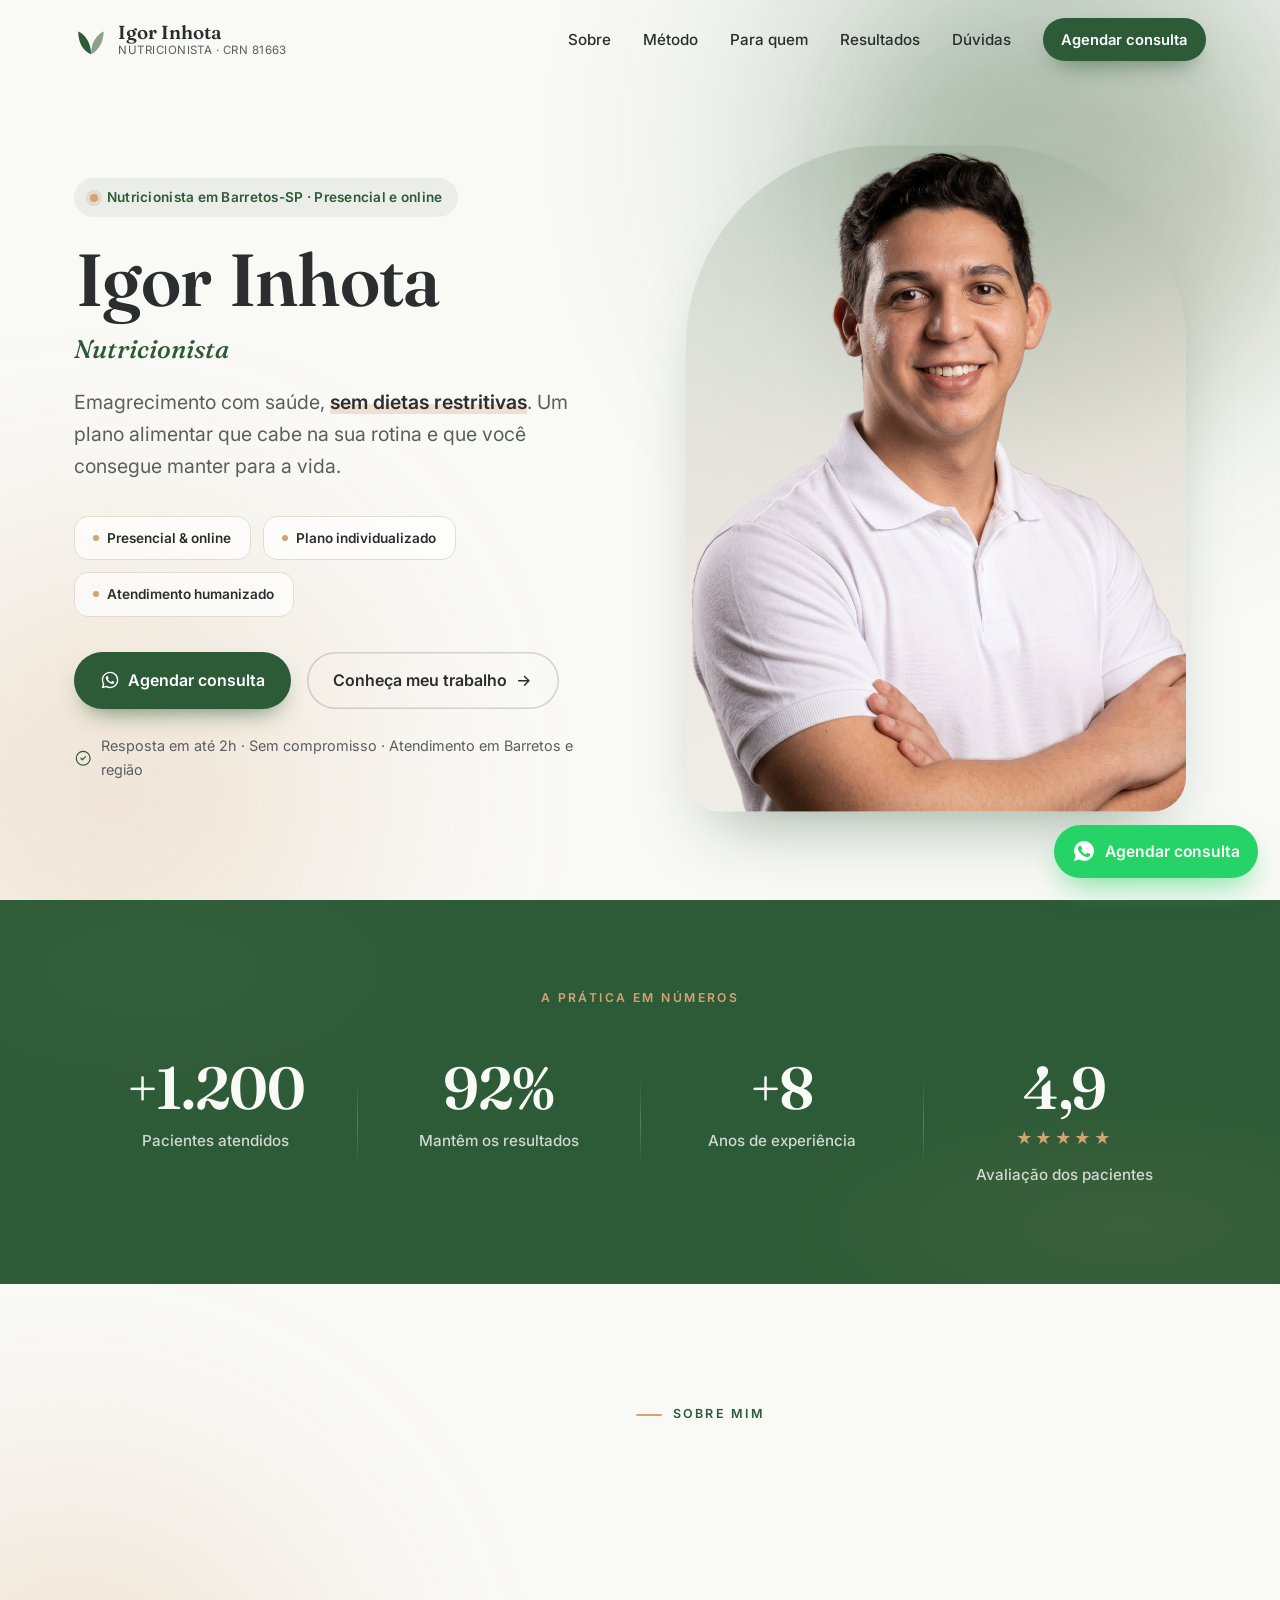
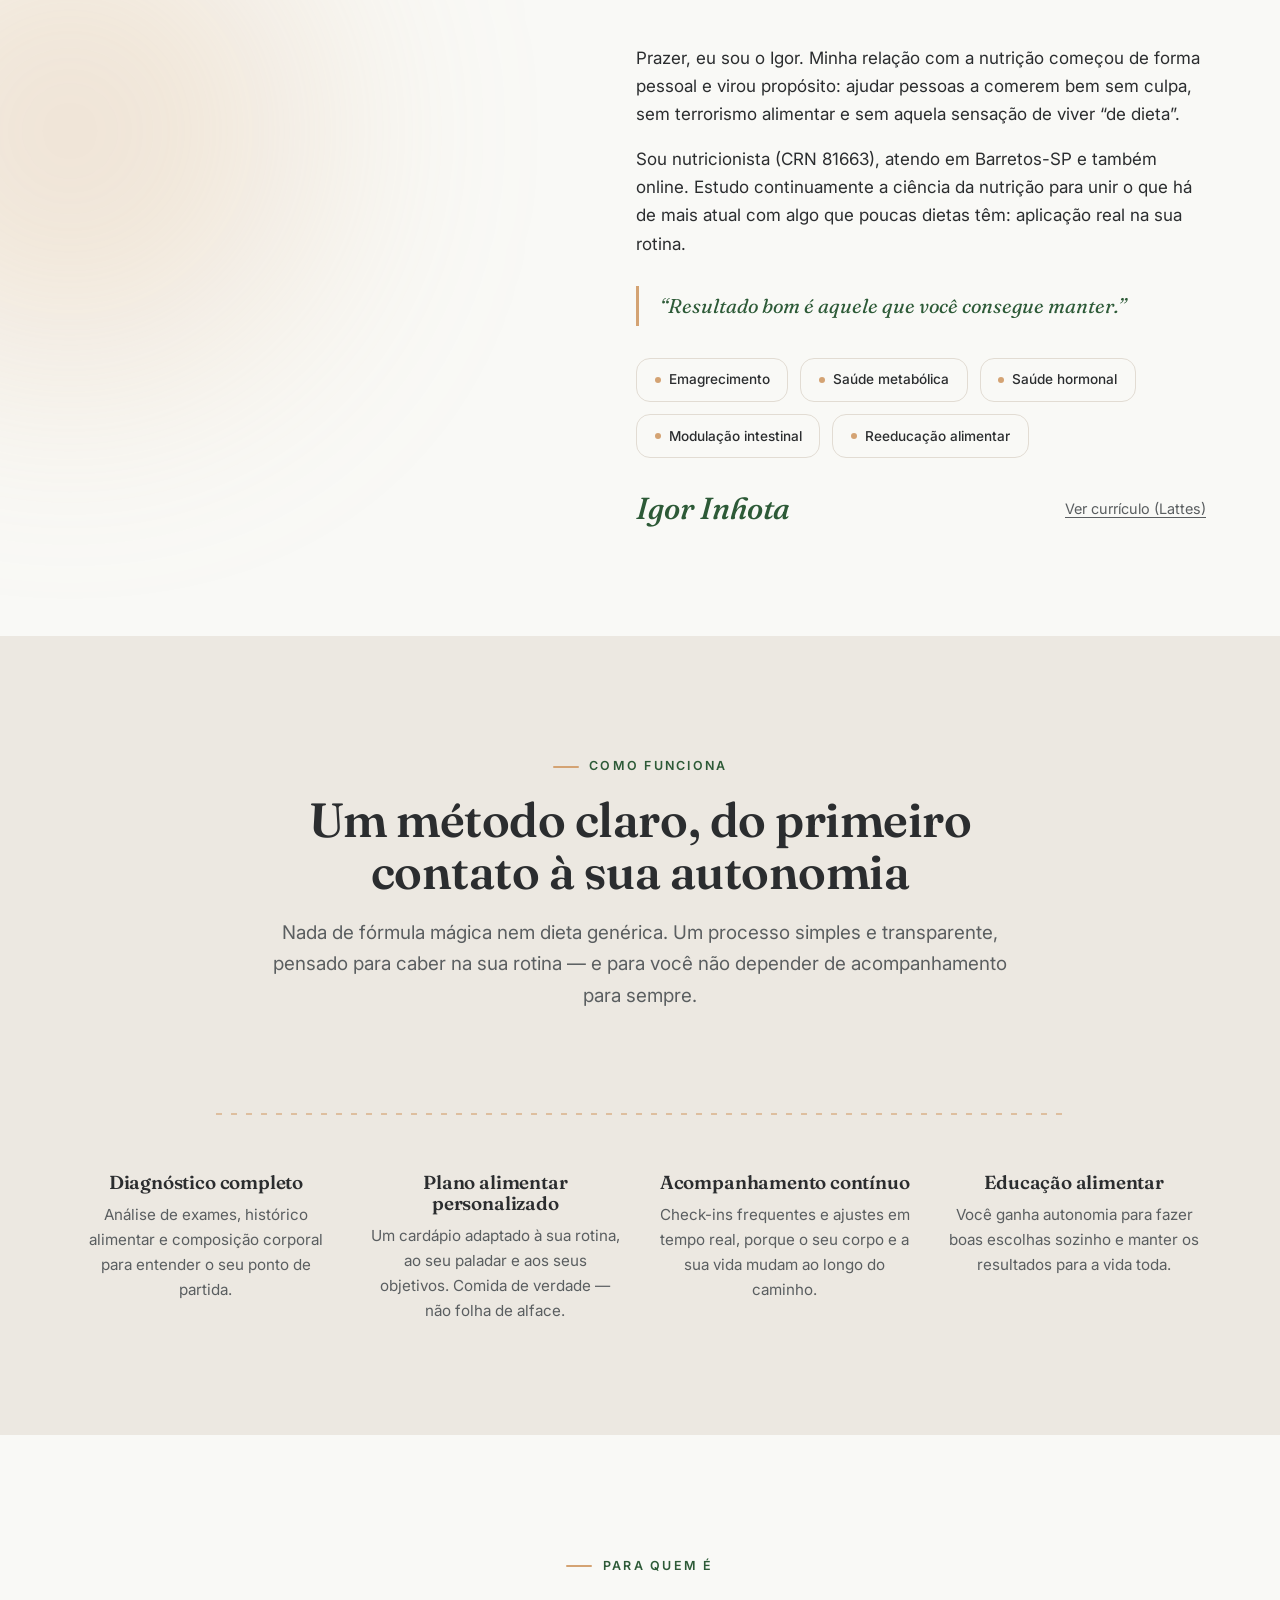
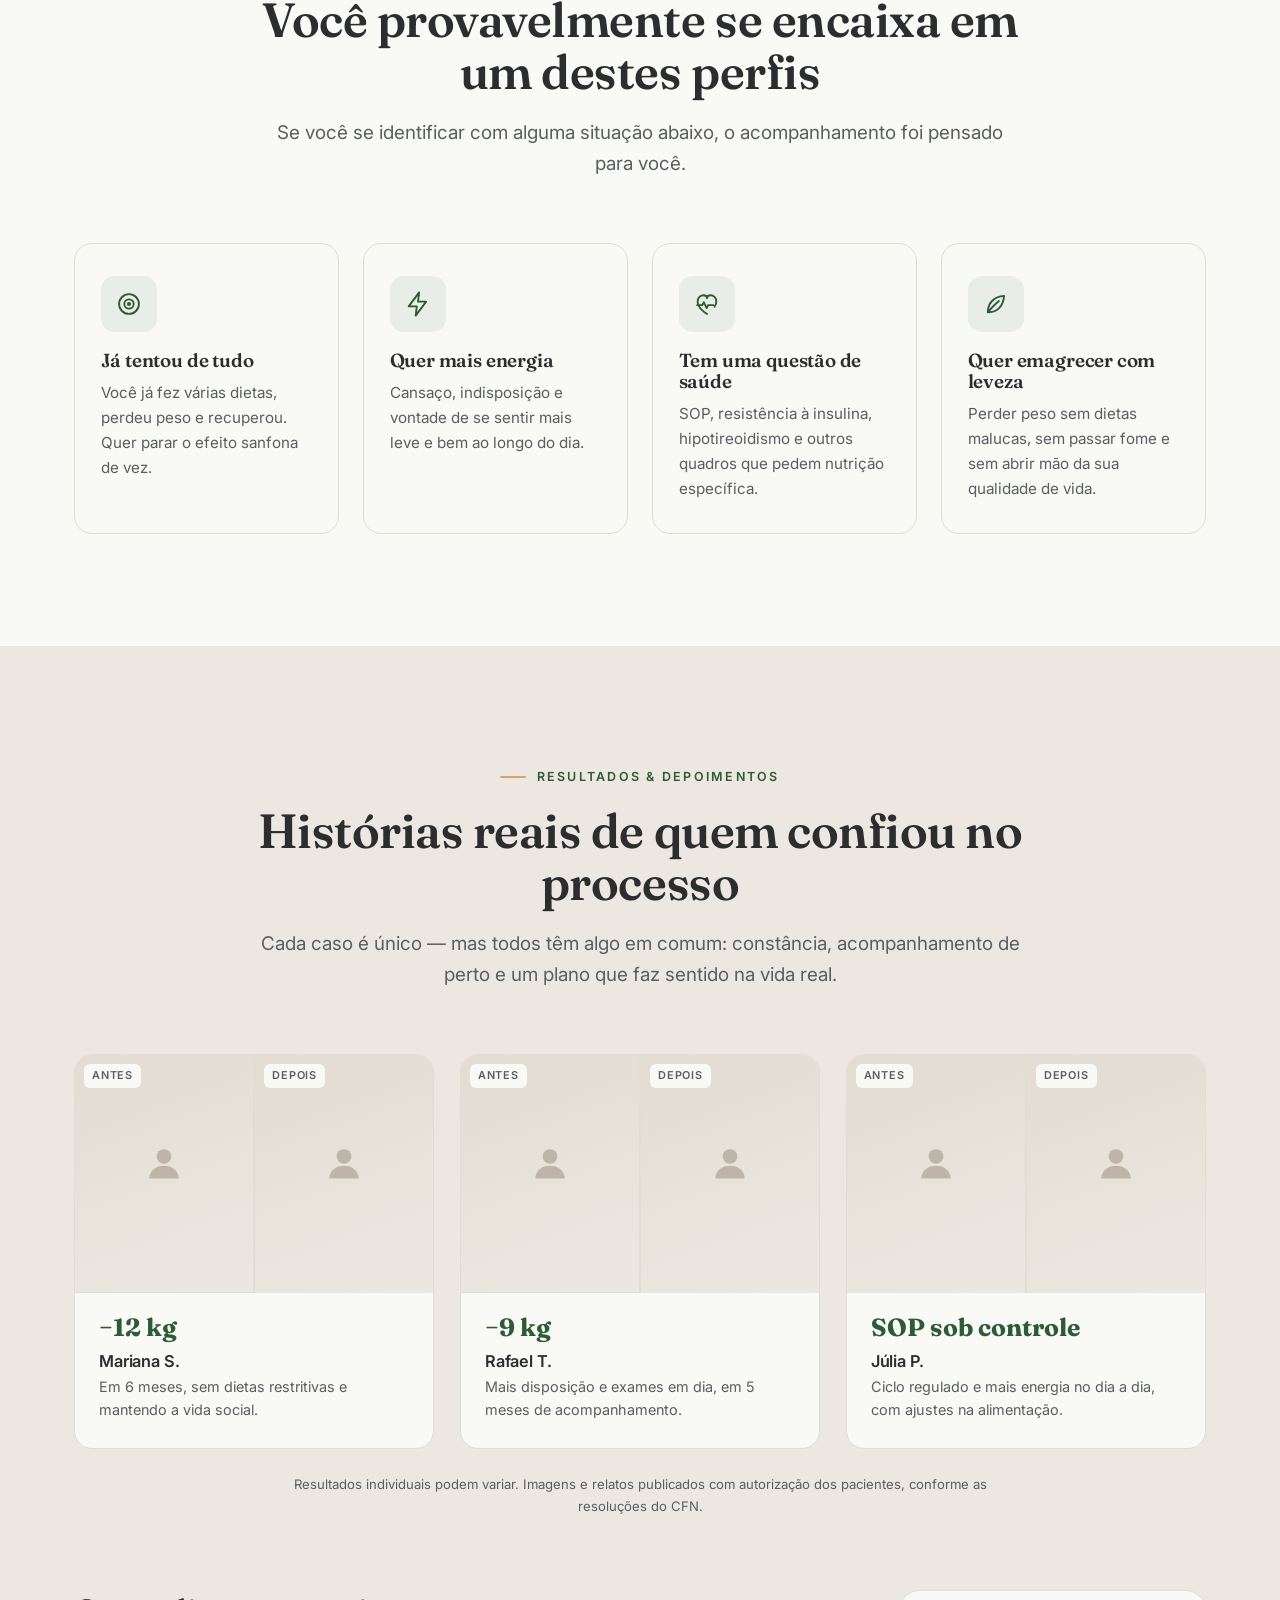
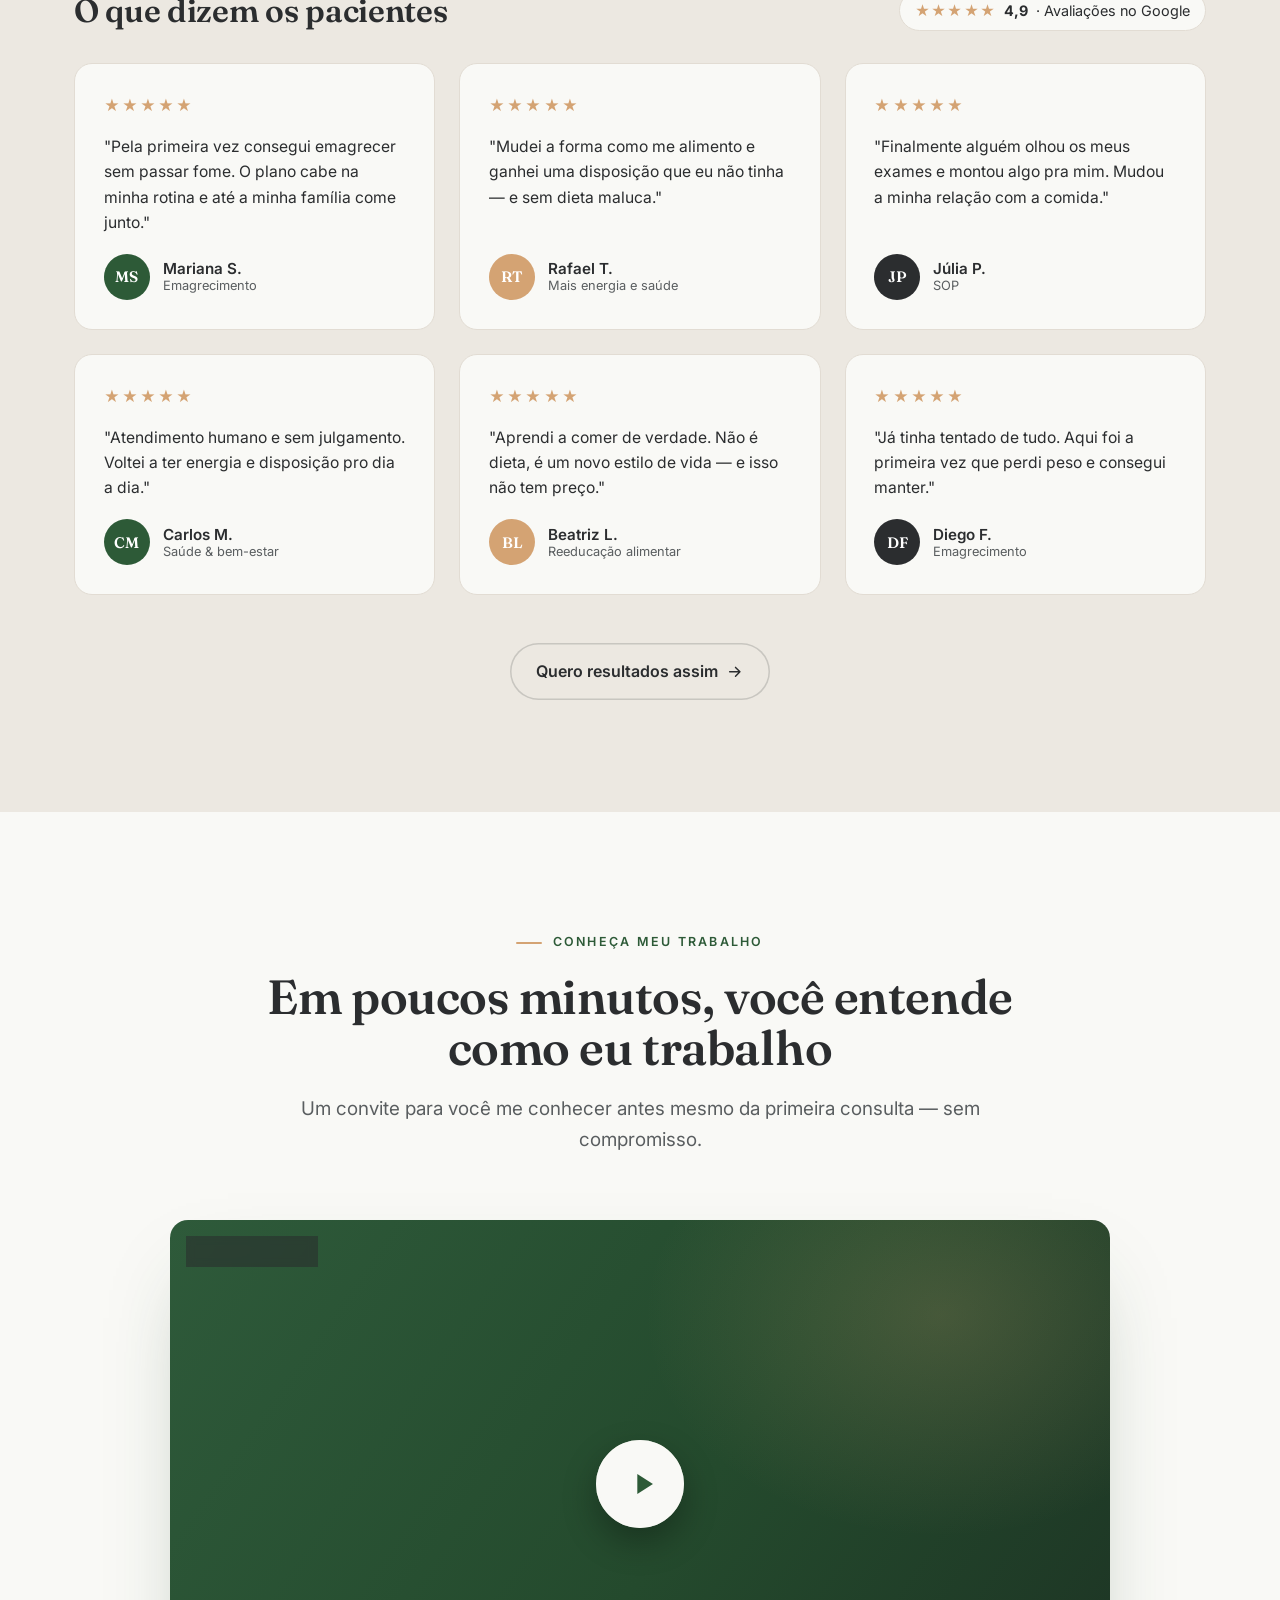
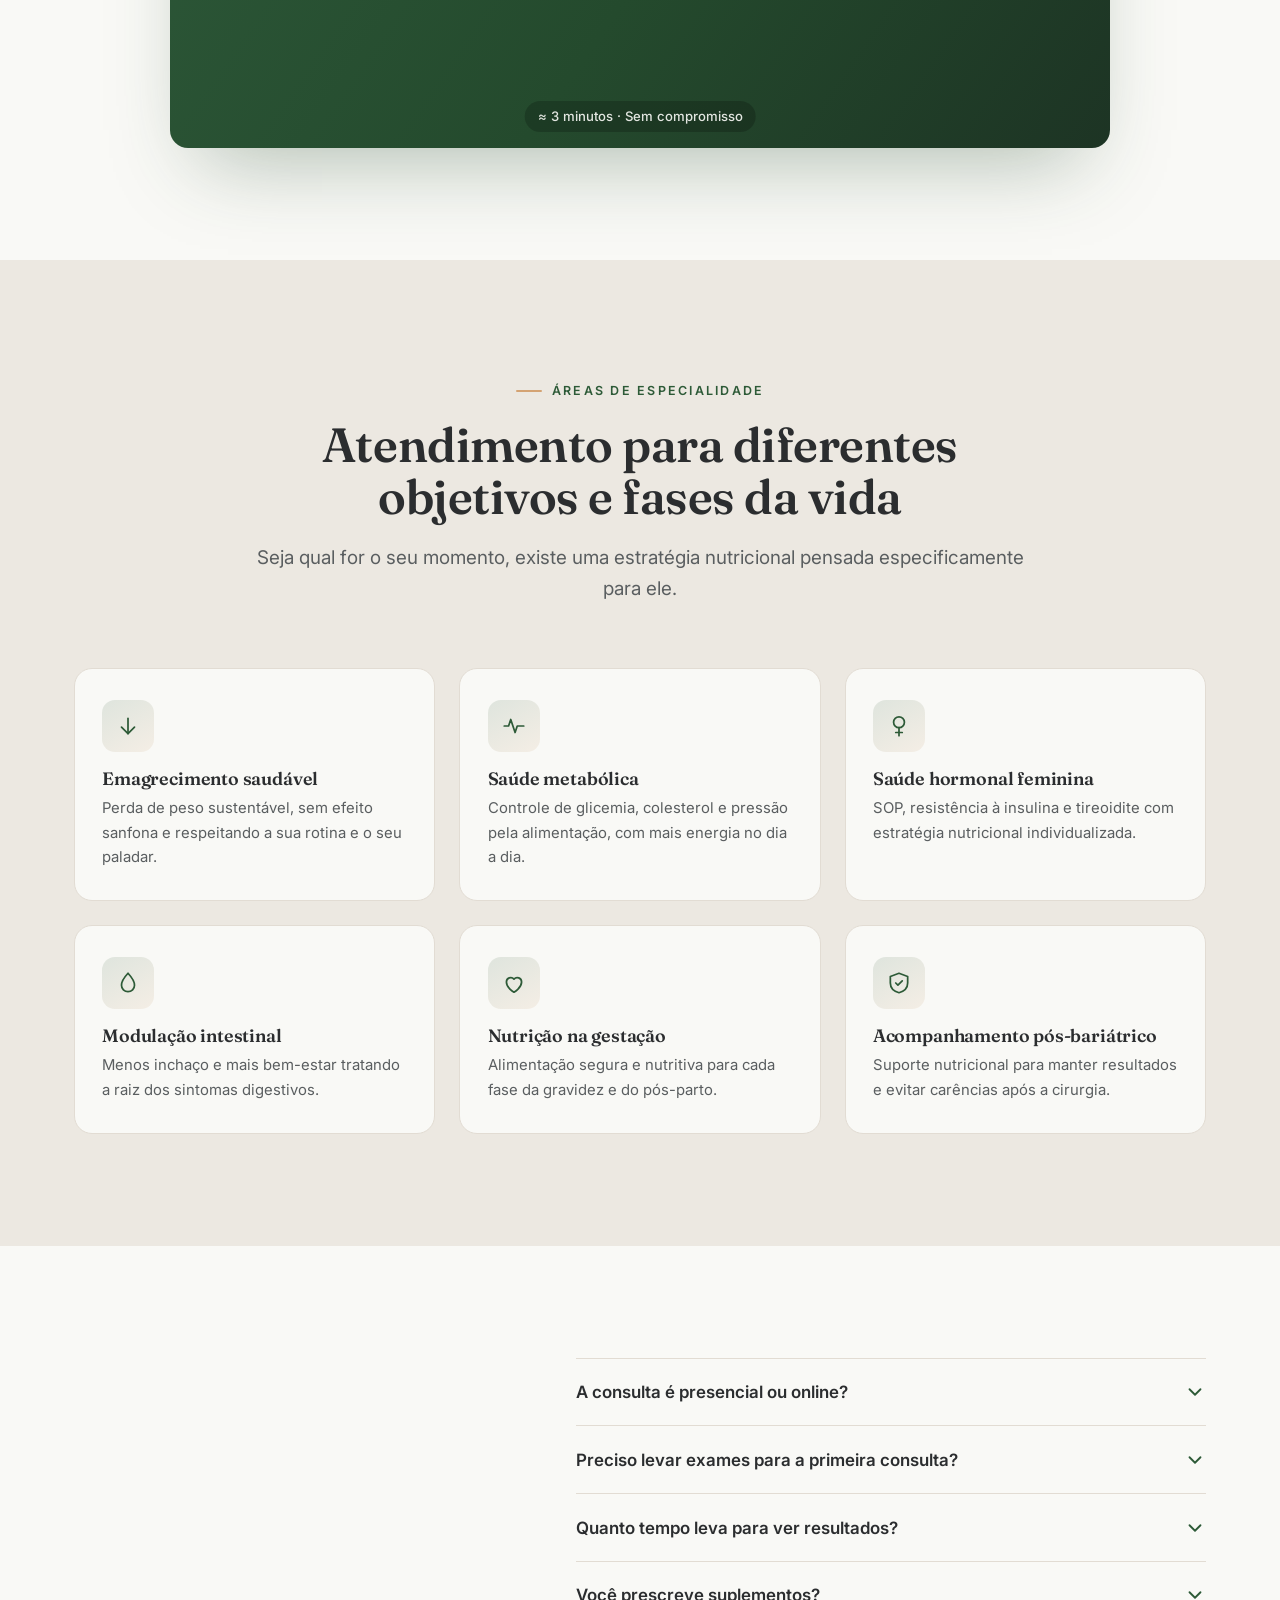
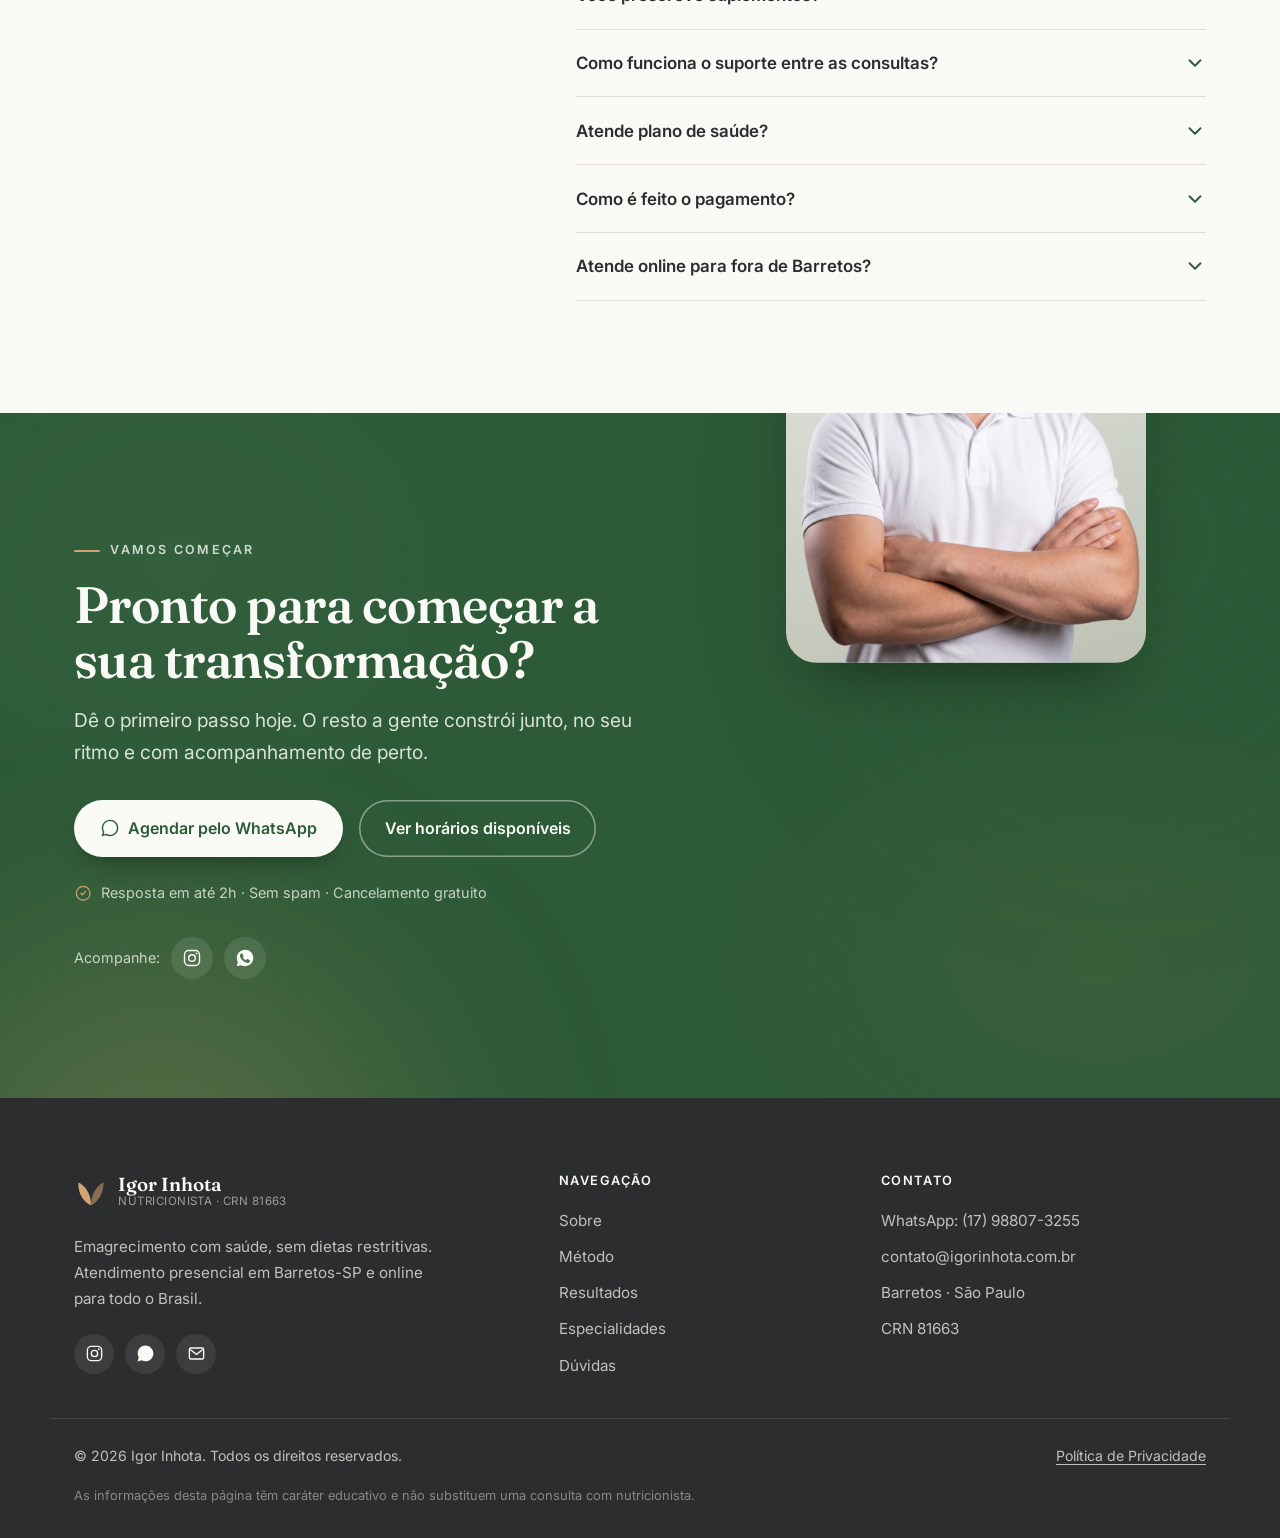
==== commit 614b7ddb: "Add files via upload" ====
--- a/index.html
+++ b/index.html
@@ -146,8 +146,8 @@
 
         <div class="hero__media reveal" data-reveal-delay="1">
           <div class="hero__photo" data-parallax="-0.05">
-            <!-- Foto 3 (sorrindo) -->
-            <img src="assets/img/igor-hero.png" alt="Igor Inhota, nutricionista, sorrindo de braços cruzados" width="560" height="700" loading="eager" />
+            <!-- Foto: braços cruzados (camisa preta) -->
+            <img src="assets/img/igor-hero.png" alt="Igor Inhota, nutricionista, de braços cruzados" width="560" height="700" loading="eager" />
           </div>
         </div>
 
@@ -193,8 +193,8 @@
 
         <div class="about__media reveal">
           <div class="about__photo" data-parallax="-0.05">
-            <!-- Foto 2 (headshot) -->
-            <img src="assets/img/igor-sobre.png" alt="Igor Inhota, nutricionista, em retrato profissional" width="400" height="500" loading="lazy" />
+            <!-- Foto: jaleco branco -->
+            <img src="assets/img/igor-sobre.png" alt="Igor Inhota, nutricionista, de jaleco branco" width="400" height="500" loading="lazy" />
           </div>
         </div>
 
@@ -708,8 +708,8 @@
 
         <div class="cta-final__media reveal" data-reveal-delay="1">
           <div class="cta-final__photo" data-parallax="-0.04">
-            <!-- Foto 1 (neutro, braços cruzados) -->
-            <img src="assets/img/igor-cta.png" alt="Igor Inhota, nutricionista" width="380" height="507" loading="lazy" />
+            <!-- Foto: braços cruzados (mesma do Hero) -->
+            <img src="assets/img/igor-cta.png" alt="Igor Inhota, nutricionista, de braços cruzados" width="380" height="507" loading="lazy" />
           </div>
         </div>
       </div>
